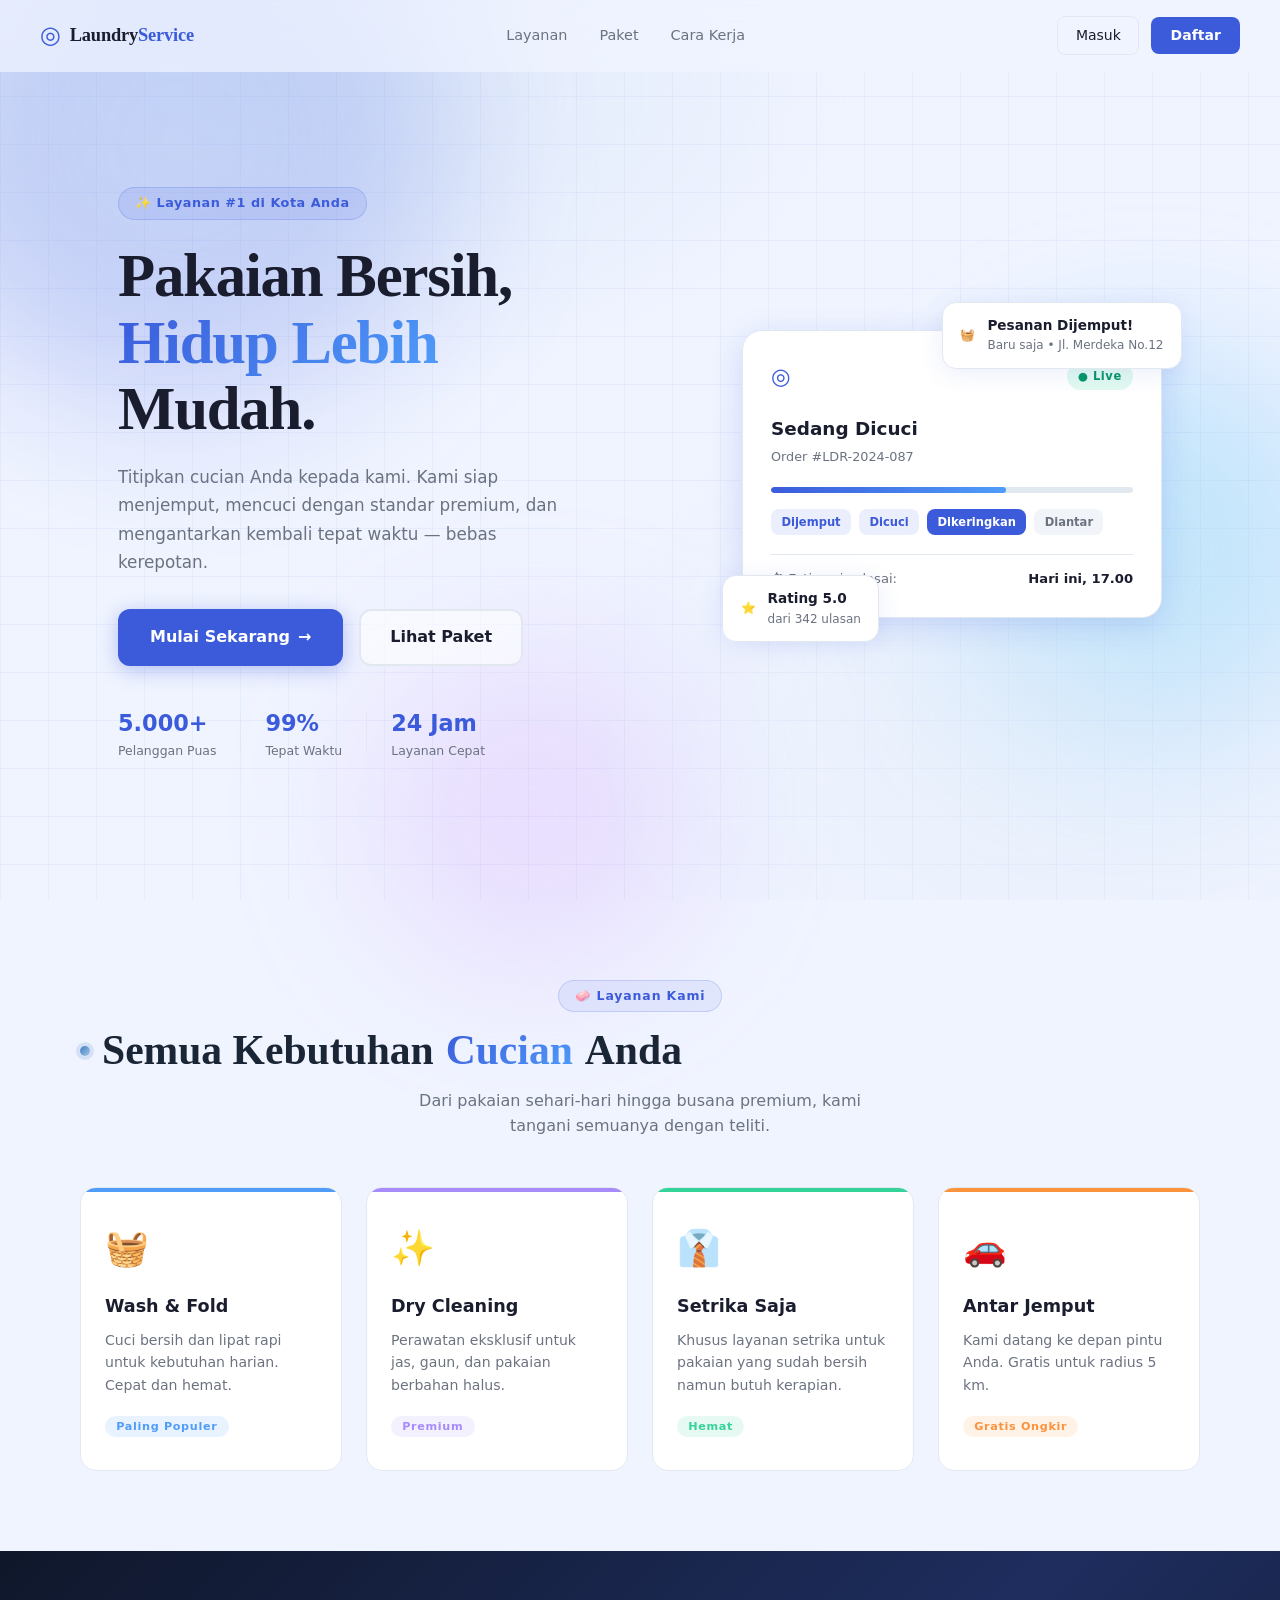
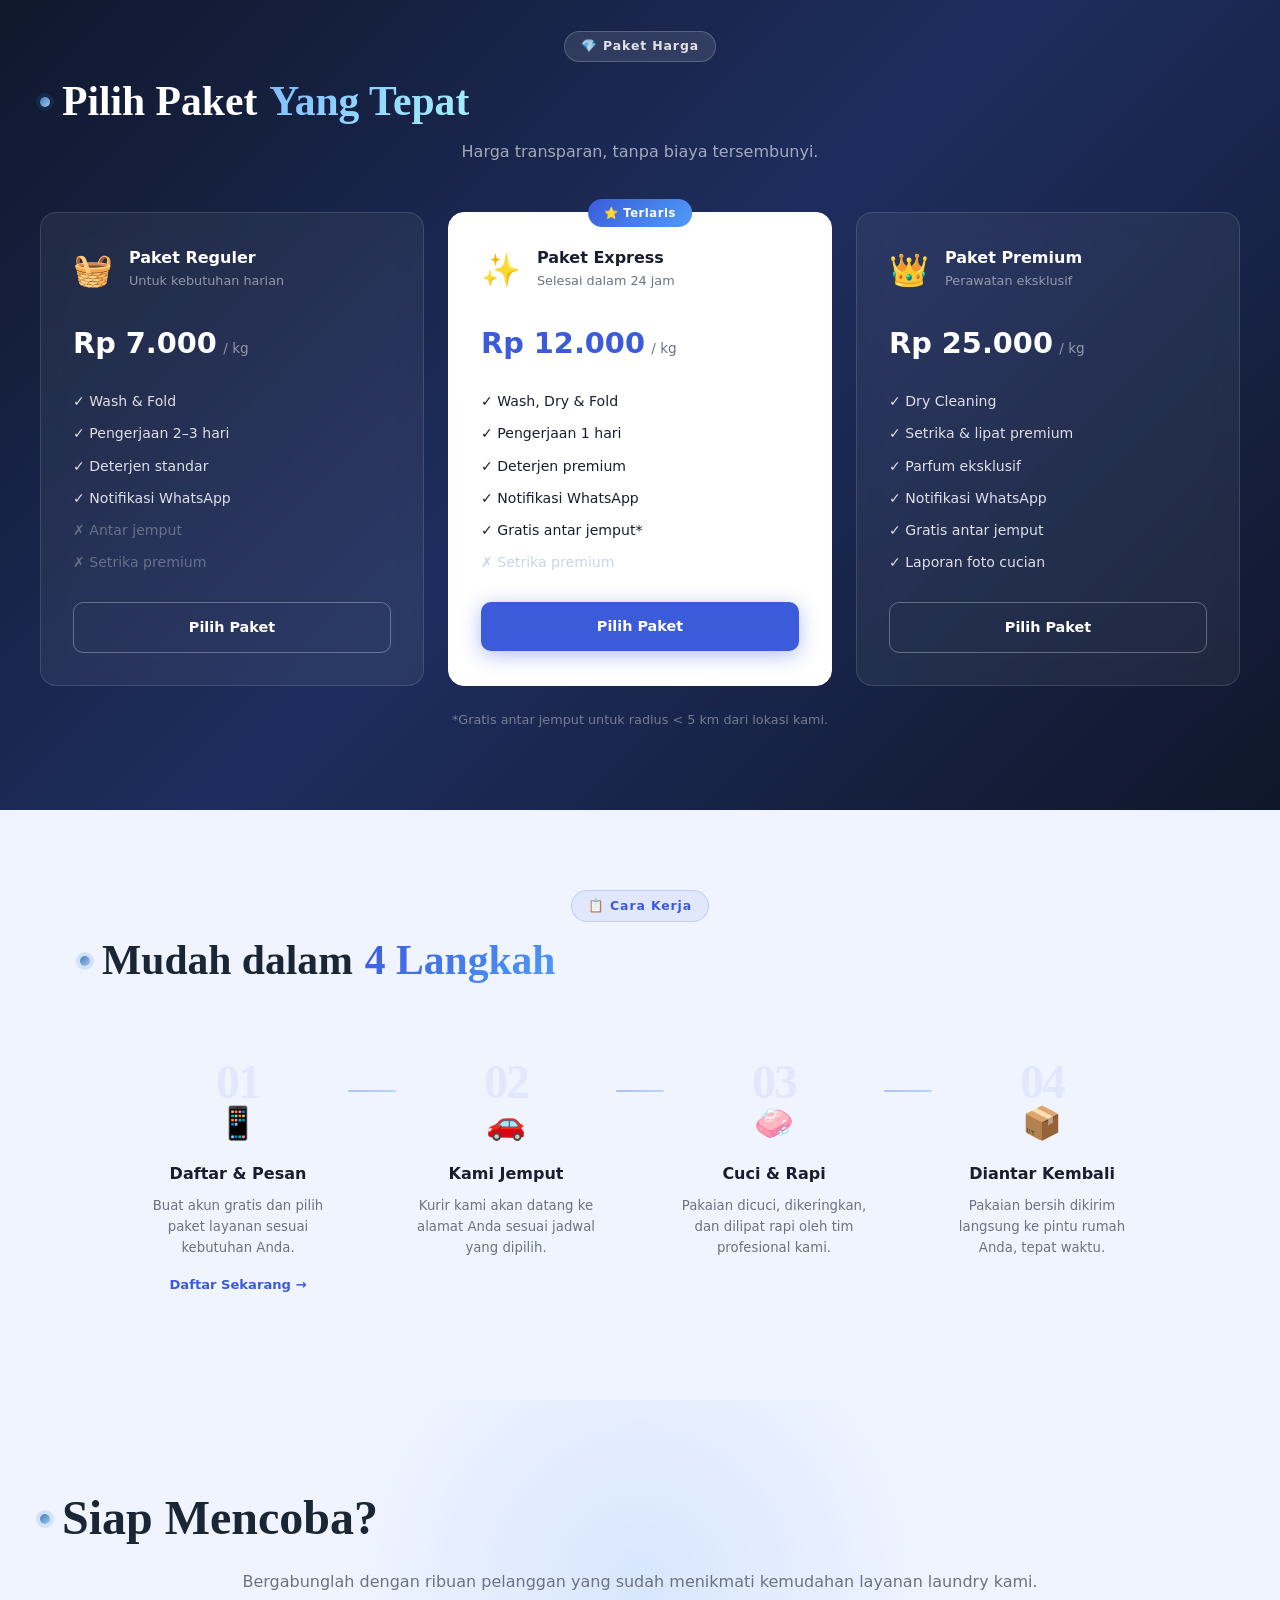
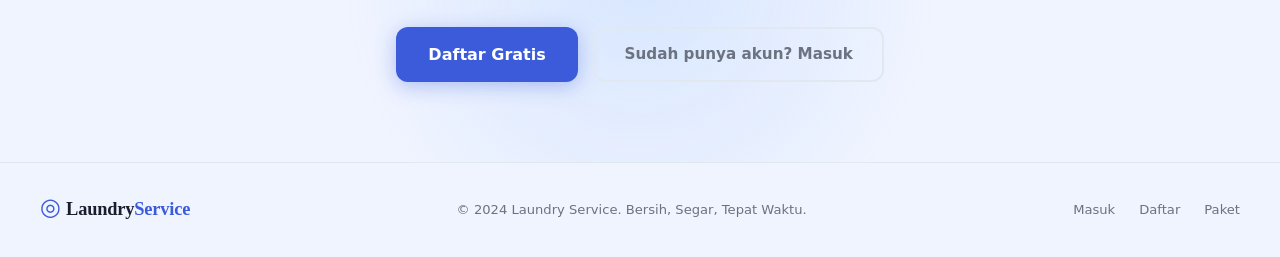
==== index.html @ 917be3b2 "Rename beranda.html to index.html and update links to fix 404" ====
<!DOCTYPE html>
<html lang="id">
    <head>
        <meta charset="UTF-8">
        <meta name="viewport" content="width=device-width, initial-scale=1.0">
        <title>Beranda – Laundry Service</title>
        <link rel="icon" type="image/x-icon" href="favicon.ico">
        <link rel="stylesheet" href="laundry1.css">
        <link rel="stylesheet" href="home.css">
    </head>
    <body>
        <header class="navbar">
            <div class="nav-brand">
                <span class="brand-icon">◎</span>
                <span class="brand-name">Laundry<em>Service</em></span>
            </div>
            <nav class="nav-links">
                <a href="#layanan">Layanan</a>
                <a href="#paket">Paket</a>
                <a href="#cara-kerja">Cara Kerja</a>
            </nav>
            <div class="nav-auth">
                <a href="login.html" class="btn-ghost">Masuk</a>
                <a href="register.html" class="btn-solid">Daftar</a>
            </div>
            <button class="nav-burger" aria-label="Menu" id="burgerBtn">☰</button>
        </header>

        <div class="mobile-menu" id="mobileMenu">
            <a href="#layanan">Layanan</a>
            <a href="#paket">Paket</a>
            <a href="#cara-kerja">Cara Kerja</a>
            <a href="login.html" class="btn-ghost">Masuk</a>
            <a href="register.html" class="btn-solid">Daftar Sekarang</a>
        </div>
        
        <section class="hero">
            <div class="hero-bg">
                <div class="hero-blob blob-1"></div>
                <div class="hero-blob blob-2"></div>
                <div class="hero-blob blob-3"></div>
                <div class="hero-grid"></div>
            </div>
            <div class="hero-content">
                <div class="hero-badge">✨ Layanan #1 di Kota Anda</div>
                <h1 class="hero-title">
                    Pakaian Bersih,<br>
                    <span class="hero-accent">Hidup Lebih</span><br>
                    Mudah.
                </h1>
                <p class="hero-desc">
                    Titipkan cucian Anda kepada kami. Kami siap menjemput, mencuci dengan standar premium, dan mengantarkan
                    kembali tepat waktu — bebas kerepotan.
                </p>
                <div class="hero-actions">
                    <a href="register.html" class="btn-primary-lg">
                        <span>Mulai Sekarang</span>
                        <span class="btn-arrow">→</span>
                    </a>
                    <a href="#paket" class="btn-outline-lg">Lihat Paket</a>
                </div>
                <div class="hero-stats">
                    <div class="stat-item">
                        <strong>5.000+</strong>
                        <span>Pelanggan Puas</span>
                    </div>
                    <div class="stat-divider"></div>
                    <div class="stat-item">
                        <strong>99%</strong>
                        <span>Tepat Waktu</span>
                    </div>
                    <div class="stat-divider"></div>
                    <div class="stat-item">
                        <strong>24 Jam</strong>
                        <span>Layanan Cepat</span>
                    </div>
                </div>
            </div>
            <div class="hero-visual">
                <div class="hero-card-float card-top">
                    <span class="hc-icon">🧺</span>
                    <div>
                        <strong>Pesanan Dijemput!</strong>
                        <span>Baru saja • Jl. Merdeka No.12</span>
                    </div>
                </div>
                <div class="hero-main-card">
                    <div class="hmc-top">
                        <span class="hmc-logo">◎</span>
                        <span class="hmc-badge live">● Live</span>
                    </div>
                    <div class="hmc-status">Sedang Dicuci</div>
                    <div class="hmc-order">Order #LDR-2024-087</div>
                    <div class="hmc-progress-bar">
                        <div class="hmc-progress-fill"></div>
                    </div>
                    <div class="hmc-steps">
                        <span class="step done">Dijemput</span>
                        <span class="step done">Dicuci</span>
                        <span class="step active">Dikeringkan</span>
                        <span class="step">Diantar</span>
                    </div>
                    <div class="hmc-eta">
                        <span>⏱ Estimasi selesai:</span>
                        <strong>Hari ini, 17.00</strong>
                    </div>
                </div>
                <div class="hero-card-float card-bottom">
                    <span class="hc-icon">⭐</span>
                    <div>
                        <strong>Rating 5.0</strong>
                        <span>dari 342 ulasan</span>
                    </div>
                </div>
            </div>
        </section>
        
        <section class="layanan-section" id="layanan">
            <div class="section-header">
                <div class="section-tag">🧼 Layanan Kami</div>
                <h2>Semua Kebutuhan <span class="text-accent">Cucian</span> Anda</h2>
                <p>Dari pakaian sehari-hari hingga busana premium, kami tangani semuanya dengan teliti.</p>
            </div>
            <div class="layanan-grid">
                <div class="layanan-card" style="--card-accent: #4f9cf9;">
                    <div class="lc-icon">🧺</div>
                    <h3>Wash &amp; Fold</h3>
                    <p>Cuci bersih dan lipat rapi untuk kebutuhan harian. Cepat dan hemat.</p>
                    <span class="lc-tag">Paling Populer</span>
                </div>
                <div class="layanan-card" style="--card-accent: #a78bfa;">
                    <div class="lc-icon">✨</div>
                    <h3>Dry Cleaning</h3>
                    <p>Perawatan eksklusif untuk jas, gaun, dan pakaian berbahan halus.</p>
                    <span class="lc-tag">Premium</span>
                </div>
                <div class="layanan-card" style="--card-accent: #34d399;">
                    <div class="lc-icon">👔</div>
                    <h3>Setrika Saja</h3>
                    <p>Khusus layanan setrika untuk pakaian yang sudah bersih namun butuh kerapian.</p>
                    <span class="lc-tag">Hemat</span>
                </div>
                <div class="layanan-card" style="--card-accent: #fb923c;">
                    <div class="lc-icon">🚗</div>
                    <h3>Antar Jemput</h3>
                    <p>Kami datang ke depan pintu Anda. Gratis untuk radius 5 km.</p>
                    <span class="lc-tag">Gratis Ongkir</span>
                </div>
            </div>
        </section>
        
        <section class="paket-section" id="paket">
            <div class="paket-bg"></div>
            <div class="section-header light">
                <div class="section-tag inv">💎 Paket Harga</div>
                <h2>Pilih Paket <span class="text-accent-light">Yang Tepat</span></h2>
                <p>Harga transparan, tanpa biaya tersembunyi.</p>
            </div>
            <div class="paket-grid">
        
                <div class="paket-card">
                    <div class="pk-header">
                        <div class="pk-icon">🧺</div>
                        <div>
                            <div class="pk-name">Paket Reguler</div>
                            <div class="pk-sub">Untuk kebutuhan harian</div>
                        </div>
                    </div>
                    <div class="pk-price">
                        <strong>Rp 7.000</strong>
                        <span>/ kg</span>
                    </div>
                    <ul class="pk-list">
                        <li>✓ Wash &amp; Fold</li>
                        <li>✓ Pengerjaan 2–3 hari</li>
                        <li>✓ Deterjen standar</li>
                        <li>✓ Notifikasi WhatsApp</li>
                        <li class="off">✗ Antar jemput</li>
                        <li class="off">✗ Setrika premium</li>
                    </ul>
                    <a href="register.html" class="pk-btn outline">Pilih Paket</a>
                </div>
        
                <div class="paket-card featured">
                    <div class="pk-badge">⭐ Terlaris</div>
                    <div class="pk-header">
                        <div class="pk-icon">✨</div>
                        <div>
                            <div class="pk-name">Paket Express</div>
                            <div class="pk-sub">Selesai dalam 24 jam</div>
                        </div>
                    </div>
                    <div class="pk-price">
                        <strong>Rp 12.000</strong>
                        <span>/ kg</span>
                    </div>
                    <ul class="pk-list">
                        <li>✓ Wash, Dry &amp; Fold</li>
                        <li>✓ Pengerjaan 1 hari</li>
                        <li>✓ Deterjen premium</li>
                        <li>✓ Notifikasi WhatsApp</li>
                        <li>✓ Gratis antar jemput*</li>
                        <li class="off">✗ Setrika premium</li>
                    </ul>
                    <a href="register.html" class="pk-btn solid">Pilih Paket</a>
                </div>
        
                <div class="paket-card">
                    <div class="pk-header">
                        <div class="pk-icon">👑</div>
                        <div>
                            <div class="pk-name">Paket Premium</div>
                            <div class="pk-sub">Perawatan eksklusif</div>
                        </div>
                    </div>
                    <div class="pk-price">
                        <strong>Rp 25.000</strong>
                        <span>/ kg</span>
                    </div>
                    <ul class="pk-list">
                        <li>✓ Dry Cleaning</li>
                        <li>✓ Setrika &amp; lipat premium</li>
                        <li>✓ Parfum eksklusif</li>
                        <li>✓ Notifikasi WhatsApp</li>
                        <li>✓ Gratis antar jemput</li>
                        <li>✓ Laporan foto cucian</li>
                    </ul>
                    <a href="register.html" class="pk-btn outline">Pilih Paket</a>
                </div>
        
            </div>
            <p class="paket-note">*Gratis antar jemput untuk radius &lt; 5 km dari lokasi kami.</p>
        </section>
        
        <section class="cara-kerja-section" id="cara-kerja">
            <div class="section-header">
                <div class="section-tag">📋 Cara Kerja</div>
                <h2>Mudah dalam <span class="text-accent">4 Langkah</span></h2>
            </div>
            <div class="steps-grid">
                <div class="step-card">
                    <div class="step-num">01</div>
                    <div class="step-icon">📱</div>
                    <h3>Daftar &amp; Pesan</h3>
                    <p>Buat akun gratis dan pilih paket layanan sesuai kebutuhan Anda.</p>
                    <a href="register.html" class="step-link">Daftar Sekarang →</a>
                </div>
                <div class="step-connector"></div>
                <div class="step-card">
                    <div class="step-num">02</div>
                    <div class="step-icon">🚗</div>
                    <h3>Kami Jemput</h3>
                    <p>Kurir kami akan datang ke alamat Anda sesuai jadwal yang dipilih.</p>
                </div>
                <div class="step-connector"></div>
                <div class="step-card">
                    <div class="step-num">03</div>
                    <div class="step-icon">🧼</div>
                    <h3>Cuci &amp; Rapi</h3>
                    <p>Pakaian dicuci, dikeringkan, dan dilipat rapi oleh tim profesional kami.</p>
                </div>
                <div class="step-connector"></div>
                <div class="step-card">
                    <div class="step-num">04</div>
                    <div class="step-icon">📦</div>
                    <h3>Diantar Kembali</h3>
                    <p>Pakaian bersih dikirim langsung ke pintu rumah Anda, tepat waktu.</p>
                </div>
            </div>
        </section>
        
        <section class="cta-section">
            <div class="cta-blob"></div>
            <div class="cta-content">
                <h2>Siap Mencoba?</h2>
                <p>Bergabunglah dengan ribuan pelanggan yang sudah menikmati kemudahan layanan laundry kami.</p>
                <div class="cta-actions">
                    <a href="register.html" class="btn-primary-lg">Daftar Gratis</a>
                    <a href="login.html" class="btn-ghost-lg">Sudah punya akun? Masuk</a>
                </div>
            </div>
        </section>
        
        <footer class="footer">
            <div class="footer-brand">
                <span class="brand-icon">◎</span>
                <span class="brand-name">Laundry<em>Service</em></span>
            </div>
            <p class="footer-copy">© 2024 Laundry Service. Bersih, Segar, Tepat Waktu.</p>
            <div class="footer-links">
                <a href="login.html">Masuk</a>
                <a href="register.html">Daftar</a>
                <a href="#paket">Paket</a>
            </div>
        </footer>
        
        <script src="auth.js"></script>
        <script>
            const burger = document.getElementById('burgerBtn');
            const menu = document.getElementById('mobileMenu');
            burger.addEventListener('click', () => menu.classList.toggle('open'));

            window.addEventListener('scroll', () => {
                document.querySelector('.navbar').classList.toggle('scrolled', window.scrollY > 40);
            });

            document.querySelectorAll('a[href^="#"]').forEach(a => {
                a.addEventListener('click', e => {
                    const target = document.querySelector(a.getAttribute('href'));
                    if (target) { e.preventDefault(); target.scrollIntoView({ behavior: 'smooth' }); }
                });
            });

            if (typeof Session !== 'undefined' && Session.isLoggedIn()) {
                const user = Session.get();
                const userName = user.firstName || (user.name ? user.name.split(' ')[0] : 'User');
                
                const navAuth = document.querySelector('.nav-auth');
                if (navAuth) {
                    navAuth.innerHTML = `
                        <span style="font-weight: 600; color: var(--clr-primary); margin-right: 0.5rem;">Halo, ${userName}!</span>
                        <a href="#" id="logoutBtn" class="btn-ghost">Keluar</a>
                    `;
                    document.getElementById('logoutBtn').addEventListener('click', (e) => {
                        e.preventDefault();
                        Session.clear();
                        window.location.reload();
                    });
                }

                const mobileAuthGhost = document.querySelector('#mobileMenu a.btn-ghost');
                const mobileAuthSolid = document.querySelector('#mobileMenu a.btn-solid');
                if (mobileAuthGhost) {
                    mobileAuthGhost.textContent = 'Keluar';
                    mobileAuthGhost.href = '#';
                    mobileAuthGhost.addEventListener('click', (e) => {
                        e.preventDefault();
                        Session.clear();
                        window.location.reload();
                    });
                }
                if (mobileAuthSolid) {
                    mobileAuthSolid.style.display = 'none';
                }

                const heroBtnPrimary = document.querySelector('.hero-actions .btn-primary-lg');
                if (heroBtnPrimary) {
                    heroBtnPrimary.href = 'package.html';
                    heroBtnPrimary.innerHTML = '<span>Lihat Detail Paket</span><span class="btn-arrow">→</span>';
                }

                document.querySelectorAll('.pk-btn').forEach(btn => {
                    btn.href = 'package.html';
                    btn.textContent = 'Lihat Detail & Pesan';
                });

                const stepLink = document.querySelector('.step-link');
                if (stepLink) stepLink.style.display = 'none';

                const ctaActions = document.querySelector('.cta-actions');
                if (ctaActions) {
                    ctaActions.innerHTML = '<a href="package.html" class="btn-primary-lg">Lihat Semua Paket Layanan</a>';
                }
                const ctaTitle = document.querySelector('.cta-content h2');
                const ctaDesc = document.querySelector('.cta-content p');
                if (ctaTitle) ctaTitle.textContent = 'Pesan Layanan Sekarang';
                if (ctaDesc) ctaDesc.textContent = 'Pilih paket yang paling sesuai dengan kebutuhan Anda di halaman detail paket.';
            }
        </script>
    </body>
</html>
---- laundry1.css ----
@import url('https://fonts.googleapis.com/css2?family=Playfair+Display:wght@400;600;700&family=DM+Sans:wght@300;400;500&display=swap');

:root {
  --cream: #faf7f2;
  --white: #ffffff;
  --blue-soft: #ddeaf6;
  --blue-mid: #a8c8e8;
  --blue-deep: #3a7cbf;
  --blue-accent: #1f5f9e;
  --foam: #eef5fb;
  --text-dark: #1a2535;
  --text-mid: #4a6280;
  --text-light: #8099b3;
  --bubble: rgba(255, 255, 255, 0.6);
  --shadow: 0 8px 32px rgba(58, 124, 191, 0.12);
  --shadow-hover: 0 16px 48px rgba(58, 124, 191, 0.22);
  --radius: 20px;
  --radius-sm: 12px;
}

*, *::before, *::after {
  margin: 0;
  padding: 0;
  box-sizing: border-box;
}

html {
  scroll-behavior: smooth;
}

body {
  font-family: 'DM Sans', sans-serif;
  background-color: var(--cream);
  color: var(--text-dark);
  min-height: 100vh;
  overflow-x: hidden;
  position: relative;
}

body::before {
  content: '';
  position: fixed;
  inset: 0;
  background:
    radial-gradient(ellipse 80% 60% at 20% 10%, rgba(168, 200, 232, 0.25) 0%, transparent 60%),
    radial-gradient(ellipse 60% 80% at 80% 80%, rgba(221, 234, 246, 0.35) 0%, transparent 60%);
  z-index: 0;
  pointer-events: none;
}

.bubbles {
  position: fixed;
  inset: 0;
  z-index: 0;
  pointer-events: none;
  overflow: hidden;
}

.bubble {
  position: absolute;
  border-radius: 50%;
  background: radial-gradient(circle at 35% 35%, rgba(255,255,255,0.7), rgba(168,200,232,0.2));
  border: 1px solid rgba(168, 200, 232, 0.4);
  animation: floatBubble linear infinite;
  opacity: 0;
}

@keyframes floatBubble {
  0%   { transform: translateY(110vh) scale(0.8); opacity: 0; }
  10%  { opacity: 0.7; }
  90%  { opacity: 0.4; }
  100% { transform: translateY(-15vh) scale(1.1); opacity: 0; }
}

.container {
  position: relative;
  z-index: 1;
  max-width: 820px;
  margin: 0 auto;
  padding: 60px 40px 80px;
  animation: fadeUp 0.8s ease both;
}

@keyframes fadeUp {
  from { opacity: 0; transform: translateY(30px); }
  to   { opacity: 1; transform: translateY(0); }
}

.container > h1:first-child {
  position: relative;
  font-family: 'Playfair Display', serif;
  font-size: clamp(2.4rem, 6vw, 3.8rem);
  font-weight: 700;
  color: var(--blue-accent);
  letter-spacing: -0.5px;
  line-height: 1.1;
  margin-bottom: 6px;
  padding-bottom: 20px;
  animation: fadeUp 0.8s 0.1s ease both;
}

.container > h1:first-child::before {
  content: '◎';
  display: inline-block;
  margin-right: 14px;
  font-size: 0.75em;
  color: var(--blue-mid);
  animation: spin 8s linear infinite;
}

@keyframes spin {
  from { transform: rotate(0deg); }
  to   { transform: rotate(360deg); }
}

.container > h1:first-child::after {
  content: '';
  position: absolute;
  bottom: 0;
  left: 0;
  width: 80px;
  height: 3px;
  background: linear-gradient(90deg, var(--blue-deep), var(--blue-mid), transparent);
  border-radius: 2px;
}

.container > p:first-of-type {
  font-size: 1.05rem;
  line-height: 1.8;
  color: var(--text-mid);
  font-weight: 300;
  margin-bottom: 50px;
  max-width: 640px;
  padding: 24px 28px;
  background: var(--bubble);
  backdrop-filter: blur(12px);
  -webkit-backdrop-filter: blur(12px);
  border: 1px solid rgba(168, 200, 232, 0.35);
  border-radius: var(--radius);
  box-shadow: var(--shadow);
  animation: fadeUp 0.8s 0.2s ease both;
}

h2 {
  font-family: 'Playfair Display', serif;
  font-size: clamp(1.5rem, 4vw, 2rem);
  font-weight: 600;
  color: var(--text-dark);
  margin-bottom: 28px;
  display: flex;
  align-items: center;
  gap: 12px;
}

h2::before {
  content: '';
  display: inline-block;
  width: 10px;
  height: 10px;
  border-radius: 50%;
  background: linear-gradient(135deg, var(--blue-deep), var(--blue-mid));
  flex-shrink: 0;
  box-shadow: 0 0 0 4px rgba(58, 124, 191, 0.15);
}

.container > ul:first-of-type {
  list-style: none;
  display: grid;
  gap: 18px;
  margin-bottom: 56px;
  animation: fadeUp 0.8s 0.3s ease both;
}

.container > ul:first-of-type li {
  background: var(--white);
  border: 1px solid rgba(168, 200, 232, 0.3);
  border-radius: var(--radius);
  padding: 24px 28px;
  box-shadow: var(--shadow);
  transition: transform 0.3s ease, box-shadow 0.3s ease, border-color 0.3s ease;
  position: relative;
  overflow: hidden;
  cursor: default;
}

.container > ul:first-of-type li::before {
  content: '';
  position: absolute;
  top: 0; left: 0;
  width: 4px;
  height: 100%;
  background: linear-gradient(180deg, var(--blue-deep), var(--blue-mid));
  border-radius: 2px 0 0 2px;
  transform: scaleY(0);
  transform-origin: top;
  transition: transform 0.3s ease;
}

.container > ul:first-of-type li::after {
  content: '';
  position: absolute;
  inset: 0;
  background: linear-gradient(135deg, rgba(168,200,232,0.06) 0%, transparent 60%);
  opacity: 0;
  transition: opacity 0.3s ease;
}

.container > ul:first-of-type li:hover {
  transform: translateY(-4px) translateX(4px);
  box-shadow: var(--shadow-hover);
  border-color: rgba(58, 124, 191, 0.35);
}

.container > ul:first-of-type li:hover::before {
  transform: scaleY(1);
}

.container > ul:first-of-type li:hover::after {
  opacity: 1;
}

.container > ul:first-of-type li strong {
  display: block;
  font-family: 'Playfair Display', serif;
  font-size: 1.1rem;
  color: var(--blue-accent);
  margin-bottom: 6px;
  font-weight: 600;
}

.container > ul:first-of-type li:nth-child(1) strong::before { content: '🧺 '; }
.container > ul:first-of-type li:nth-child(2) strong::before { content: '✨ '; }
.container > ul:first-of-type li:nth-child(3) strong::before { content: '🚗 '; }

.container > p:last-of-type {
  font-size: 1rem;
  color: var(--text-mid);
  margin-bottom: 24px;
  line-height: 1.7;
  animation: fadeUp 0.8s 0.4s ease both;
}

.container > ul:last-of-type {
  list-style: none;
  display: flex;
  flex-wrap: wrap;
  gap: 16px;
  animation: fadeUp 0.8s 0.5s ease both;
}

.container > ul:last-of-type li {
  background: linear-gradient(135deg, var(--blue-deep), var(--blue-accent));
  color: white;
  border-radius: 50px;
  padding: 14px 28px;
  font-size: 0.93rem;
  font-weight: 500;
  letter-spacing: 0.3px;
  box-shadow: 0 6px 20px rgba(31, 95, 158, 0.3);
  transition: transform 0.25s ease, box-shadow 0.25s ease;
  cursor: default;
}

.container > ul:last-of-type li:hover {
  transform: translateY(-3px);
  box-shadow: 0 12px 32px rgba(31, 95, 158, 0.42);
}

.container > ul:last-of-type li::before {
  margin-right: 8px;
}

.container > ul:last-of-type li:nth-child(1)::before { content: '✉'; }
.container > ul:last-of-type li:nth-child(2)::before { content: '☎'; }

h2:nth-of-type(1) { animation: fadeUp 0.8s 0.25s ease both; }
h2:nth-of-type(2) { animation: fadeUp 0.8s 0.35s ease both; }

.container::after {
  content: '— laundry service —';
  display: block;
  text-align: center;
  margin-top: 70px;
  font-family: 'Playfair Display', serif;
  font-style: italic;
  font-size: 0.85rem;
  color: var(--text-light);
  letter-spacing: 2px;
}


::-webkit-scrollbar { width: 6px; }
::-webkit-scrollbar-track { background: var(--cream); }
::-webkit-scrollbar-thumb { background: var(--blue-mid); border-radius: 10px; }

@media (max-width: 600px) {
  .container { padding: 40px 20px 60px; }
  .container > ul:last-of-type { flex-direction: column; }
  .container > ul:last-of-type li { text-align: center; }
};
---- home.css ----
*, *::before, *::after { box-sizing: border-box; margin: 0; padding: 0; }

:root {
    --clr-bg:        #f0f4ff;
    --clr-surface:   #ffffff;
    --clr-primary:   #3b5bdb;
    --clr-primary-d: #2f4ac4;
    --clr-accent:    #4f9cf9;
    --clr-text:      #1a1d2e;
    --clr-muted:     #6b7280;
    --clr-border:    #e2e8f0;
    --clr-dark:      #0f172a;
    --radius:        16px;
    --shadow-card:   0 4px 24px rgba(59,91,219,.10);
    --shadow-float:  0 8px 32px rgba(59,91,219,.18);
    --font-display:  'Georgia', 'Palatino', serif;
}

html { scroll-behavior: smooth; }

body {
    font-family: 'Segoe UI', system-ui, sans-serif;
    background: var(--clr-bg);
    color: var(--clr-text);
    line-height: 1.6;
    overflow-x: hidden;
}

.navbar {
    position: fixed;
    top: 0; left: 0; right: 0;
    z-index: 100;
    display: flex;
    align-items: center;
    justify-content: space-between;
    padding: 1rem 2.5rem;
    background: rgba(240,244,255,.72);
    backdrop-filter: blur(16px);
    -webkit-backdrop-filter: blur(16px);
    border-bottom: 1px solid transparent;
    transition: background .3s, border-color .3s, box-shadow .3s;
}
.navbar.scrolled {
    background: rgba(255,255,255,.92);
    border-color: var(--clr-border);
    box-shadow: 0 2px 16px rgba(59,91,219,.08);
}

.nav-brand {
    display: flex;
    align-items: center;
    gap: .55rem;
    text-decoration: none;
    color: var(--clr-text);
}
.brand-icon {
    font-size: 1.5rem;
    color: var(--clr-primary);
    line-height: 1;
}
.brand-name {
    font-family: var(--font-display);
    font-size: 1.15rem;
    font-weight: 700;
    letter-spacing: -.01em;
}
.brand-name em { font-style: normal; color: var(--clr-primary); }

.nav-links {
    display: flex;
    gap: 2rem;
}
.nav-links a {
    text-decoration: none;
    color: var(--clr-muted);
    font-size: .9rem;
    font-weight: 500;
    transition: color .2s;
}
.nav-links a:hover { color: var(--clr-primary); }

.nav-auth { display: flex; gap: .75rem; align-items: center; }

.btn-ghost {
    padding: .45rem 1.1rem;
    border-radius: 8px;
    border: 1.5px solid var(--clr-border);
    background: transparent;
    color: var(--clr-text);
    font-size: .875rem;
    font-weight: 500;
    text-decoration: none;
    transition: border-color .2s, color .2s;
}
.btn-ghost:hover { border-color: var(--clr-primary); color: var(--clr-primary); }

.btn-solid {
    padding: .45rem 1.2rem;
    border-radius: 8px;
    background: var(--clr-primary);
    color: #fff;
    font-size: .875rem;
    font-weight: 600;
    text-decoration: none;
    transition: background .2s, transform .15s;
}
.btn-solid:hover { background: var(--clr-primary-d); transform: translateY(-1px); }

.nav-burger {
    display: none;
    background: none;
    border: none;
    font-size: 1.4rem;
    cursor: pointer;
    color: var(--clr-text);
    padding: .25rem;
}

.mobile-menu {
    display: none;
    flex-direction: column;
    gap: .75rem;
    position: fixed;
    top: 64px; left: 0; right: 0;
    background: #fff;
    padding: 1.5rem 2rem;
    border-bottom: 1px solid var(--clr-border);
    box-shadow: 0 8px 24px rgba(0,0,0,.08);
    z-index: 99;
    transform: translateY(-110%);
    transition: transform .3s ease;
}
.mobile-menu.open { transform: translateY(0); display: flex; }
.mobile-menu a {
    text-decoration: none;
    color: var(--clr-text);
    font-weight: 500;
    padding: .5rem 0;
    border-bottom: 1px solid var(--clr-border);
}
.mobile-menu a:last-child { border-bottom: none; }
.mobile-menu .btn-solid { text-align: center; margin-top: .5rem; }

.hero {
    min-height: 100vh;
    padding: 7rem 2.5rem 4rem;
    display: flex;
    align-items: center;
    justify-content: center;
    gap: 4rem;
    position: relative;
    overflow: hidden;
    max-width: 1280px;
    margin: 0 auto;
}

.hero-bg {
    position: fixed;
    inset: 0;
    z-index: -1;
    pointer-events: none;
}
.hero-blob {
    position: absolute;
    border-radius: 50%;
    filter: blur(80px);
    opacity: .35;
    animation: blobDrift 12s ease-in-out infinite alternate;
}
.blob-1 {
    width: 520px; height: 520px;
    background: radial-gradient(circle, #a5b4fc, #3b5bdb);
    top: -120px; left: -80px;
    animation-delay: 0s;
}
.blob-2 {
    width: 380px; height: 380px;
    background: radial-gradient(circle, #6ee7f7, #4f9cf9);
    top: 40%; right: -60px;
    animation-delay: 4s;
}
.blob-3 {
    width: 300px; height: 300px;
    background: radial-gradient(circle, #fbc5ff, #a78bfa);
    bottom: -60px; left: 30%;
    animation-delay: 8s;
}
@keyframes blobDrift {
    from { transform: translate(0,0) scale(1); }
    to   { transform: translate(30px, 20px) scale(1.08); }
}
.hero-grid {
    position: absolute;
    inset: 0;
    background-image:
        linear-gradient(rgba(59,91,219,.05) 1px, transparent 1px),
        linear-gradient(90deg, rgba(59,91,219,.05) 1px, transparent 1px);
    background-size: 48px 48px;
}

.hero-content { flex: 1; max-width: 560px; }

.hero-badge {
    display: inline-flex;
    align-items: center;
    gap: .4rem;
    background: rgba(59,91,219,.1);
    border: 1px solid rgba(59,91,219,.2);
    color: var(--clr-primary);
    border-radius: 99px;
    padding: .35rem 1rem;
    font-size: .8rem;
    font-weight: 600;
    letter-spacing: .04em;
    margin-bottom: 1.4rem;
    animation: fadeUp .6s ease both;
}

.hero-title {
    font-family: var(--font-display);
    font-size: clamp(2.4rem, 5vw, 3.8rem);
    font-weight: 700;
    line-height: 1.1;
    letter-spacing: -.02em;
    margin-bottom: 1.2rem;
    animation: fadeUp .6s .1s ease both;
}
.hero-accent {
    background: linear-gradient(135deg, var(--clr-primary), var(--clr-accent));
    -webkit-background-clip: text;
    -webkit-text-fill-color: transparent;
    background-clip: text;
}

.hero-desc {
    color: var(--clr-muted);
    font-size: 1.05rem;
    line-height: 1.7;
    max-width: 460px;
    margin-bottom: 2rem;
    animation: fadeUp .6s .2s ease both;
}

.hero-actions {
    display: flex;
    gap: 1rem;
    flex-wrap: wrap;
    margin-bottom: 2.5rem;
    animation: fadeUp .6s .3s ease both;
}

.btn-primary-lg {
    display: inline-flex;
    align-items: center;
    gap: .5rem;
    padding: .85rem 2rem;
    background: var(--clr-primary);
    color: #fff;
    border-radius: 12px;
    font-weight: 600;
    font-size: 1rem;
    text-decoration: none;
    box-shadow: 0 4px 20px rgba(59,91,219,.35);
    transition: background .2s, transform .2s, box-shadow .2s;
}
.btn-primary-lg:hover {
    background: var(--clr-primary-d);
    transform: translateY(-2px);
    box-shadow: 0 6px 28px rgba(59,91,219,.45);
}
.btn-arrow { transition: transform .2s; }
.btn-primary-lg:hover .btn-arrow { transform: translateX(4px); }

.btn-outline-lg {
    display: inline-flex;
    align-items: center;
    padding: .85rem 1.8rem;
    border: 2px solid var(--clr-border);
    color: var(--clr-text);
    border-radius: 12px;
    font-weight: 600;
    font-size: 1rem;
    text-decoration: none;
    background: rgba(255,255,255,.6);
    backdrop-filter: blur(8px);
    transition: border-color .2s, color .2s, transform .2s;
}
.btn-outline-lg:hover {
    border-color: var(--clr-primary);
    color: var(--clr-primary);
    transform: translateY(-2px);
}

.hero-stats {
    display: flex;
    align-items: center;
    gap: 1.5rem;
    animation: fadeUp .6s .4s ease both;
}
.stat-item { display: flex; flex-direction: column; }
.stat-item strong { font-size: 1.4rem; font-weight: 700; color: var(--clr-primary); }
.stat-item span { font-size: .78rem; color: var(--clr-muted); font-weight: 500; }
.stat-divider {
    width: 1px;
    height: 40px;
    background: var(--clr-border);
}

.hero-visual {
    flex: 1;
    max-width: 420px;
    position: relative;
    display: flex;
    align-items: center;
    justify-content: center;
    animation: fadeUp .7s .3s ease both;
}

.hero-main-card {
    background: #fff;
    border-radius: 20px;
    padding: 1.75rem;
    box-shadow: var(--shadow-float);
    width: 100%;
    border: 1px solid var(--clr-border);
    position: relative;
    z-index: 2;
}
.hmc-top {
    display: flex;
    justify-content: space-between;
    align-items: center;
    margin-bottom: 1.2rem;
}
.hmc-logo { font-size: 1.4rem; color: var(--clr-primary); }
.hmc-badge {
    font-size: .72rem;
    font-weight: 700;
    padding: .25rem .7rem;
    border-radius: 99px;
    letter-spacing: .05em;
}
.hmc-badge.live {
    background: rgba(52,211,153,.15);
    color: #059669;
}
.hmc-status {
    font-size: 1.15rem;
    font-weight: 700;
    margin-bottom: .25rem;
}
.hmc-order {
    font-size: .8rem;
    color: var(--clr-muted);
    margin-bottom: 1.2rem;
}
.hmc-progress-bar {
    height: 6px;
    background: #e2e8f0;
    border-radius: 99px;
    margin-bottom: 1rem;
    overflow: hidden;
}
.hmc-progress-fill {
    width: 65%;
    height: 100%;
    background: linear-gradient(90deg, var(--clr-primary), var(--clr-accent));
    border-radius: 99px;
    animation: progressAnim 2s ease-in-out infinite alternate;
}
@keyframes progressAnim {
    from { width: 60%; }
    to   { width: 70%; }
}
.hmc-steps {
    display: flex;
    gap: .5rem;
    margin-bottom: 1.2rem;
    flex-wrap: wrap;
}
.hmc-steps .step {
    font-size: .72rem;
    font-weight: 600;
    padding: .25rem .65rem;
    border-radius: 8px;
    background: #f1f5f9;
    color: var(--clr-muted);
}
.hmc-steps .step.done { background: rgba(59,91,219,.1); color: var(--clr-primary); }
.hmc-steps .step.active { background: var(--clr-primary); color: #fff; }
.hmc-eta {
    display: flex;
    justify-content: space-between;
    align-items: center;
    font-size: .82rem;
    color: var(--clr-muted);
    padding-top: .8rem;
    border-top: 1px solid var(--clr-border);
}
.hmc-eta strong { color: var(--clr-text); font-weight: 700; }

.hero-card-float {
    position: absolute;
    background: #fff;
    border: 1px solid var(--clr-border);
    border-radius: 14px;
    padding: .75rem 1.1rem;
    display: flex;
    align-items: center;
    gap: .75rem;
    box-shadow: var(--shadow-card);
    z-index: 3;
    animation: floatCard 4s ease-in-out infinite alternate;
    font-size: .82rem;
}
.hero-card-float div { display: flex; flex-direction: column; }
.hero-card-float strong { font-weight: 700; font-size: .85rem; }
.hero-card-float span { color: var(--clr-muted); font-size: .75rem; }
.hc-icon { font-size: 1.4rem; }

.card-top { top: -28px; right: -20px; }
.card-bottom { bottom: -24px; left: -20px; }
@keyframes floatCard {
    from { transform: translateY(0); }
    to   { transform: translateY(-8px); }
}

.section-header {
    text-align: center;
    margin-bottom: 3rem;
}
.section-tag {
    display: inline-block;
    background: rgba(59,91,219,.08);
    color: var(--clr-primary);
    border: 1px solid rgba(59,91,219,.18);
    border-radius: 99px;
    padding: .3rem 1rem;
    font-size: .78rem;
    font-weight: 700;
    letter-spacing: .07em;
    margin-bottom: .9rem;
}
.section-header h2 {
    font-family: var(--font-display);
    font-size: clamp(1.8rem, 3.5vw, 2.6rem);
    font-weight: 700;
    line-height: 1.2;
    margin-bottom: .75rem;
}
.section-header p { color: var(--clr-muted); font-size: 1rem; max-width: 480px; margin: 0 auto; }
.text-accent {
    background: linear-gradient(135deg, var(--clr-primary), var(--clr-accent));
    -webkit-background-clip: text;
    -webkit-text-fill-color: transparent;
    background-clip: text;
}

.layanan-section {
    padding: 5rem 2.5rem;
    max-width: 1200px;
    margin: 0 auto;
}
.layanan-grid {
    display: grid;
    grid-template-columns: repeat(auto-fit, minmax(220px, 1fr));
    gap: 1.5rem;
}
.layanan-card {
    background: #fff;
    border: 1px solid var(--clr-border);
    border-radius: var(--radius);
    padding: 2rem 1.5rem;
    position: relative;
    overflow: hidden;
    transition: transform .25s, box-shadow .25s;
    cursor: default;
}
.layanan-card::before {
    content: '';
    position: absolute;
    top: 0; left: 0; right: 0;
    height: 4px;
    background: var(--card-accent, var(--clr-primary));
    border-radius: var(--radius) var(--radius) 0 0;
}
.layanan-card:hover { transform: translateY(-6px); box-shadow: var(--shadow-float); }
.lc-icon { font-size: 2.2rem; margin-bottom: 1rem; }
.layanan-card h3 { font-size: 1.1rem; font-weight: 700; margin-bottom: .5rem; }
.layanan-card p { color: var(--clr-muted); font-size: .88rem; line-height: 1.6; margin-bottom: 1rem; }
.lc-tag {
    font-size: .7rem;
    font-weight: 700;
    letter-spacing: .06em;
    padding: .25rem .7rem;
    border-radius: 99px;
    background: color-mix(in srgb, var(--card-accent, var(--clr-primary)) 12%, transparent);
    color: var(--card-accent, var(--clr-primary));
}

.paket-section {
    padding: 5rem 2.5rem;
    position: relative;
    overflow: hidden;
}
.paket-bg {
    position: absolute;
    inset: 0;
    background: linear-gradient(135deg, #0f172a 0%, #1e2d5e 50%, #0f172a 100%);
    z-index: 0;
}
.paket-section > *:not(.paket-bg) { position: relative; z-index: 1; max-width: 1200px; margin-inline: auto; }

.section-header.light h2 { color: #fff; }
.section-header.light p { color: rgba(255,255,255,.6); }
.section-tag.inv {
    background: rgba(255,255,255,.1);
    color: rgba(255,255,255,.85);
    border-color: rgba(255,255,255,.2);
}
.text-accent-light {
    background: linear-gradient(135deg, #7eb9ff, #a5f3fc);
    -webkit-background-clip: text;
    -webkit-text-fill-color: transparent;
    background-clip: text;
}

.paket-grid {
    display: grid;
    grid-template-columns: repeat(auto-fit, minmax(260px, 1fr));
    gap: 1.5rem;
    margin-bottom: 1.5rem;
}

.paket-card {
    background: rgba(255,255,255,.06);
    border: 1px solid rgba(255,255,255,.12);
    border-radius: var(--radius);
    padding: 2rem;
    backdrop-filter: blur(12px);
    position: relative;
    transition: transform .25s, background .25s;
}
.paket-card:hover { transform: translateY(-4px); background: rgba(255,255,255,.1); }
.paket-card.featured {
    background: #fff;
    border-color: #fff;
}

.pk-badge {
    position: absolute;
    top: -14px;
    left: 50%;
    transform: translateX(-50%);
    background: linear-gradient(135deg, var(--clr-primary), var(--clr-accent));
    color: #fff;
    font-size: .72rem;
    font-weight: 700;
    padding: .3rem 1rem;
    border-radius: 99px;
    white-space: nowrap;
    letter-spacing: .05em;
}

.pk-header { display: flex; align-items: flex-start; gap: 1rem; margin-bottom: 1.5rem; }
.pk-icon { font-size: 2rem; }
.pk-name { font-weight: 700; font-size: 1rem; color: #fff; }
.paket-card.featured .pk-name { color: var(--clr-text); }
.pk-sub { font-size: .8rem; color: rgba(255,255,255,.5); }
.paket-card.featured .pk-sub { color: var(--clr-muted); }

.pk-price {
    margin-bottom: 1.5rem;
    display: flex;
    align-items: baseline;
    gap: .4rem;
}
.pk-price strong { font-size: 1.8rem; font-weight: 800; color: #fff; }
.paket-card.featured .pk-price strong { color: var(--clr-primary); }
.pk-price span { font-size: .85rem; color: rgba(255,255,255,.5); }
.paket-card.featured .pk-price span { color: var(--clr-muted); }

.pk-list {
    list-style: none;
    display: flex;
    flex-direction: column;
    gap: .6rem;
    margin-bottom: 1.8rem;
    font-size: .88rem;
    color: rgba(255,255,255,.85);
}
.paket-card.featured .pk-list { color: var(--clr-text); }
.pk-list .off { color: rgba(255,255,255,.3); }
.paket-card.featured .pk-list .off { color: #cbd5e1; }

.pk-btn {
    display: block;
    text-align: center;
    padding: .8rem;
    border-radius: 10px;
    font-weight: 600;
    font-size: .9rem;
    text-decoration: none;
    transition: transform .2s, background .2s;
}
.pk-btn:hover { transform: translateY(-2px); }
.pk-btn.outline {
    border: 1.5px solid rgba(255,255,255,.3);
    color: #fff;
}
.pk-btn.outline:hover { background: rgba(255,255,255,.1); }
.pk-btn.solid {
    background: var(--clr-primary);
    color: #fff;
    box-shadow: 0 4px 20px rgba(59,91,219,.4);
}
.pk-btn.solid:hover { background: var(--clr-primary-d); }

.paket-note {
    text-align: center;
    font-size: .8rem;
    color: rgba(255,255,255,.4);
    margin-top: .75rem;
}

.cara-kerja-section {
    padding: 5rem 2.5rem;
    max-width: 1200px;
    margin: 0 auto;
}
.steps-grid {
    display: flex;
    align-items: flex-start;
    justify-content: center;
    gap: 0;
    flex-wrap: wrap;
}
.step-card {
    flex: 1;
    min-width: 180px;
    max-width: 220px;
    text-align: center;
    padding: 1.5rem 1rem;
    position: relative;
}
.step-num {
    font-size: 3rem;
    font-weight: 900;
    color: rgba(59,91,219,.08);
    line-height: 1;
    margin-bottom: -.5rem;
    font-family: var(--font-display);
    letter-spacing: -.04em;
}
.step-icon { font-size: 2rem; margin-bottom: .75rem; }
.step-card h3 { font-size: 1rem; font-weight: 700; margin-bottom: .5rem; }
.step-card p { color: var(--clr-muted); font-size: .83rem; line-height: 1.6; margin-bottom: .75rem; }
.step-link {
    font-size: .82rem;
    font-weight: 600;
    color: var(--clr-primary);
    text-decoration: none;
}
.step-link:hover { text-decoration: underline; }
.step-connector {
    flex: 0 0 auto;
    width: 3rem;
    height: 2px;
    background: linear-gradient(90deg, var(--clr-primary), var(--clr-accent));
    margin-top: 3.5rem;
    opacity: .35;
    border-radius: 99px;
}

.cta-section {
    padding: 5rem 2.5rem;
    text-align: center;
    position: relative;
    overflow: hidden;
}
.cta-blob {
    position: absolute;
    width: 600px; height: 600px;
    border-radius: 50%;
    background: radial-gradient(circle, rgba(79,156,249,.15), transparent 70%);
    top: 50%; left: 50%;
    transform: translate(-50%, -50%);
    pointer-events: none;
}
.cta-content { position: relative; }
.cta-content h2 {
    font-family: var(--font-display);
    font-size: clamp(2rem, 4vw, 3rem);
    font-weight: 700;
    margin-bottom: .75rem;
}
.cta-content p { color: var(--clr-muted); font-size: 1rem; margin-bottom: 2rem; }
.cta-actions {
    display: flex;
    gap: 1rem;
    justify-content: center;
    flex-wrap: wrap;
}
.btn-ghost-lg {
    padding: .85rem 1.8rem;
    border: 2px solid var(--clr-border);
    color: var(--clr-muted);
    border-radius: 12px;
    font-weight: 600;
    font-size: .95rem;
    text-decoration: none;
    transition: border-color .2s, color .2s;
}
.btn-ghost-lg:hover { border-color: var(--clr-primary); color: var(--clr-primary); }

.footer {
    padding: 2rem 2.5rem;
    display: flex;
    align-items: center;
    justify-content: space-between;
    flex-wrap: wrap;
    gap: 1rem;
    border-top: 1px solid var(--clr-border);
}
.footer-copy { font-size: .82rem; color: var(--clr-muted); }
.footer-links { display: flex; gap: 1.5rem; }
.footer-links a {
    font-size: .82rem;
    color: var(--clr-muted);
    text-decoration: none;
    font-weight: 500;
    transition: color .2s;
}
.footer-links a:hover { color: var(--clr-primary); }

@keyframes fadeUp {
    from { opacity: 0; transform: translateY(24px); }
    to   { opacity: 1; transform: translateY(0); }
}

@media (max-width: 900px) {
    .hero {
        flex-direction: column;
        padding: 6rem 1.5rem 3rem;
        text-align: center;
        gap: 3rem;
    }
    .hero-content { max-width: 100%; }
    .hero-actions { justify-content: center; }
    .hero-stats { justify-content: center; }
    .hero-desc { margin-inline: auto; }
    .hero-visual { width: 100%; max-width: 380px; }
    .card-top { right: 0; }
    .card-bottom { left: 0; }

    .nav-links, .nav-auth { display: none; }
    .nav-burger { display: block; }
    .mobile-menu { display: flex; }

    .steps-grid { flex-direction: column; align-items: center; }
    .step-connector { width: 2px; height: 2.5rem; margin: 0 auto; }
    .step-card { max-width: 100%; }

    .footer { flex-direction: column; text-align: center; }
}

@media (max-width: 600px) {
    .navbar { padding: 1rem 1.25rem; }
    .layanan-section, .cara-kerja-section, .paket-section, .cta-section { padding: 3.5rem 1.25rem; }
    .paket-grid { grid-template-columns: 1fr; }
}
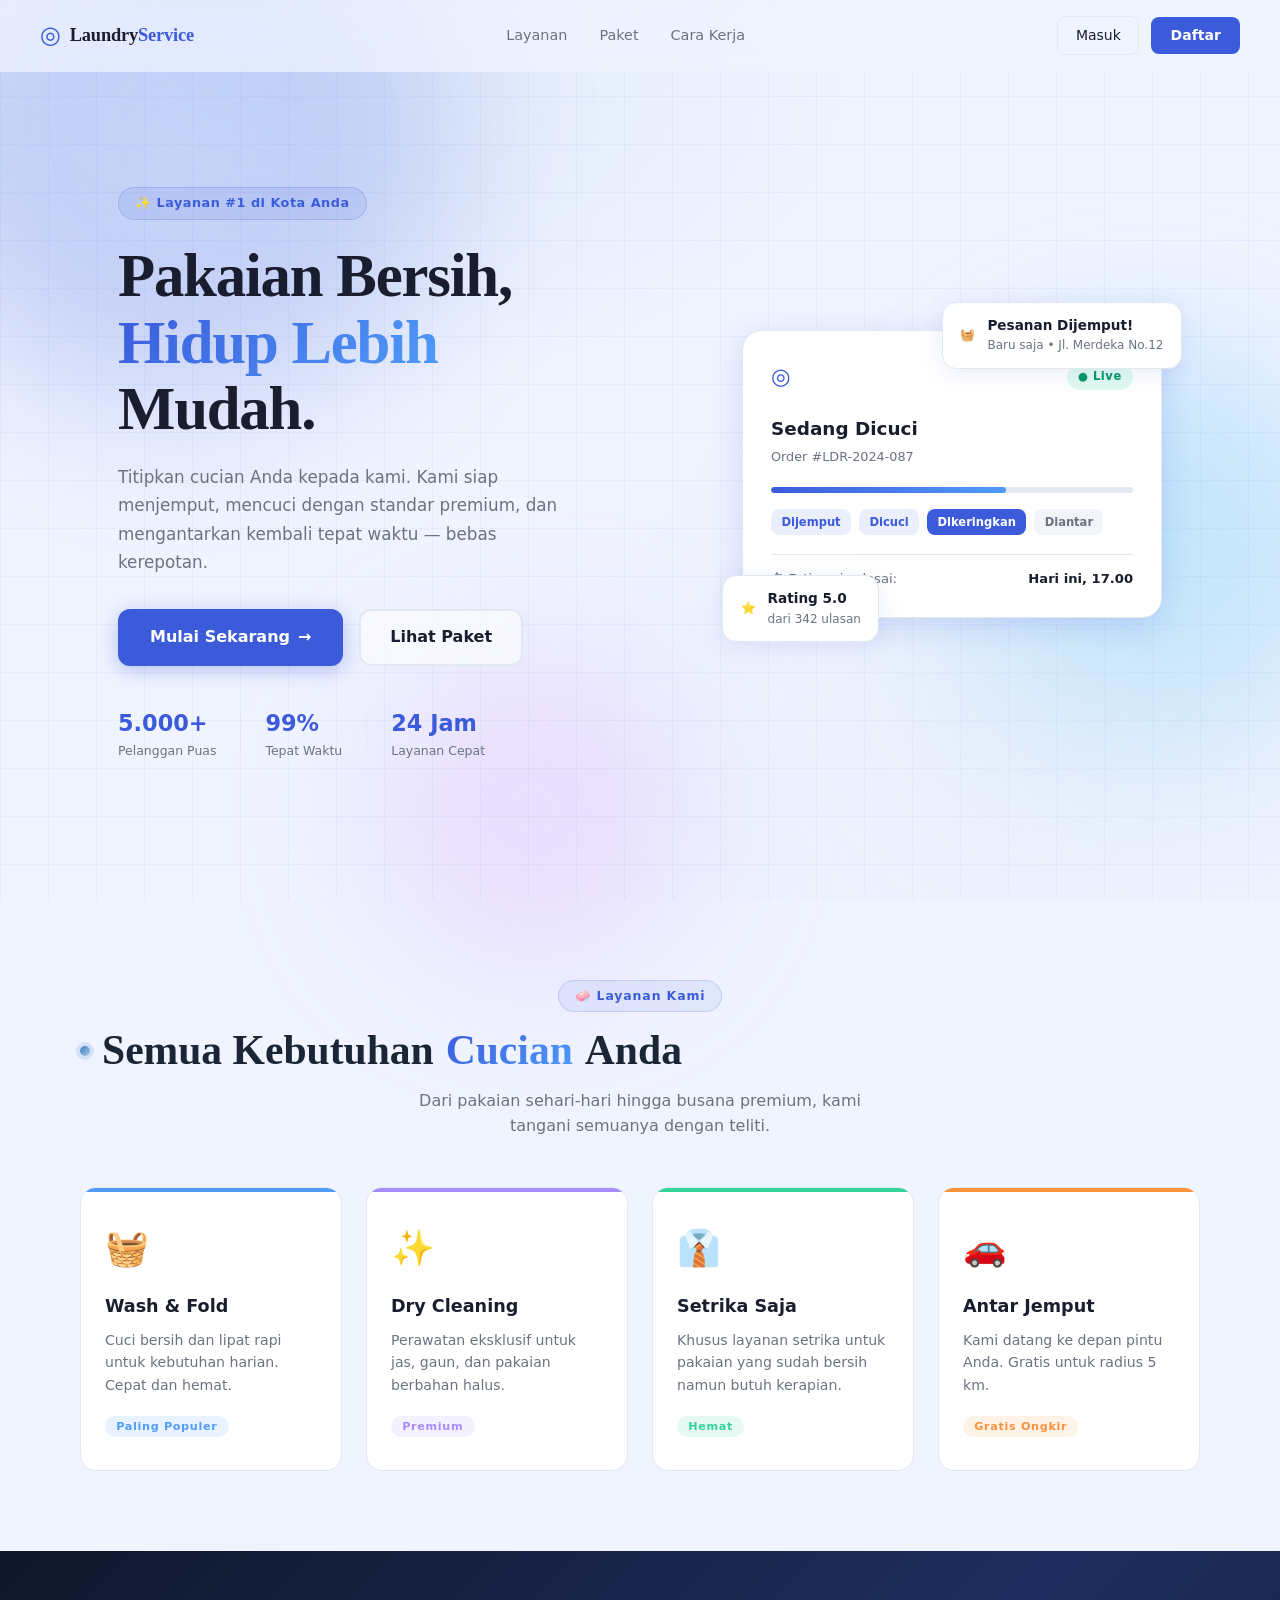
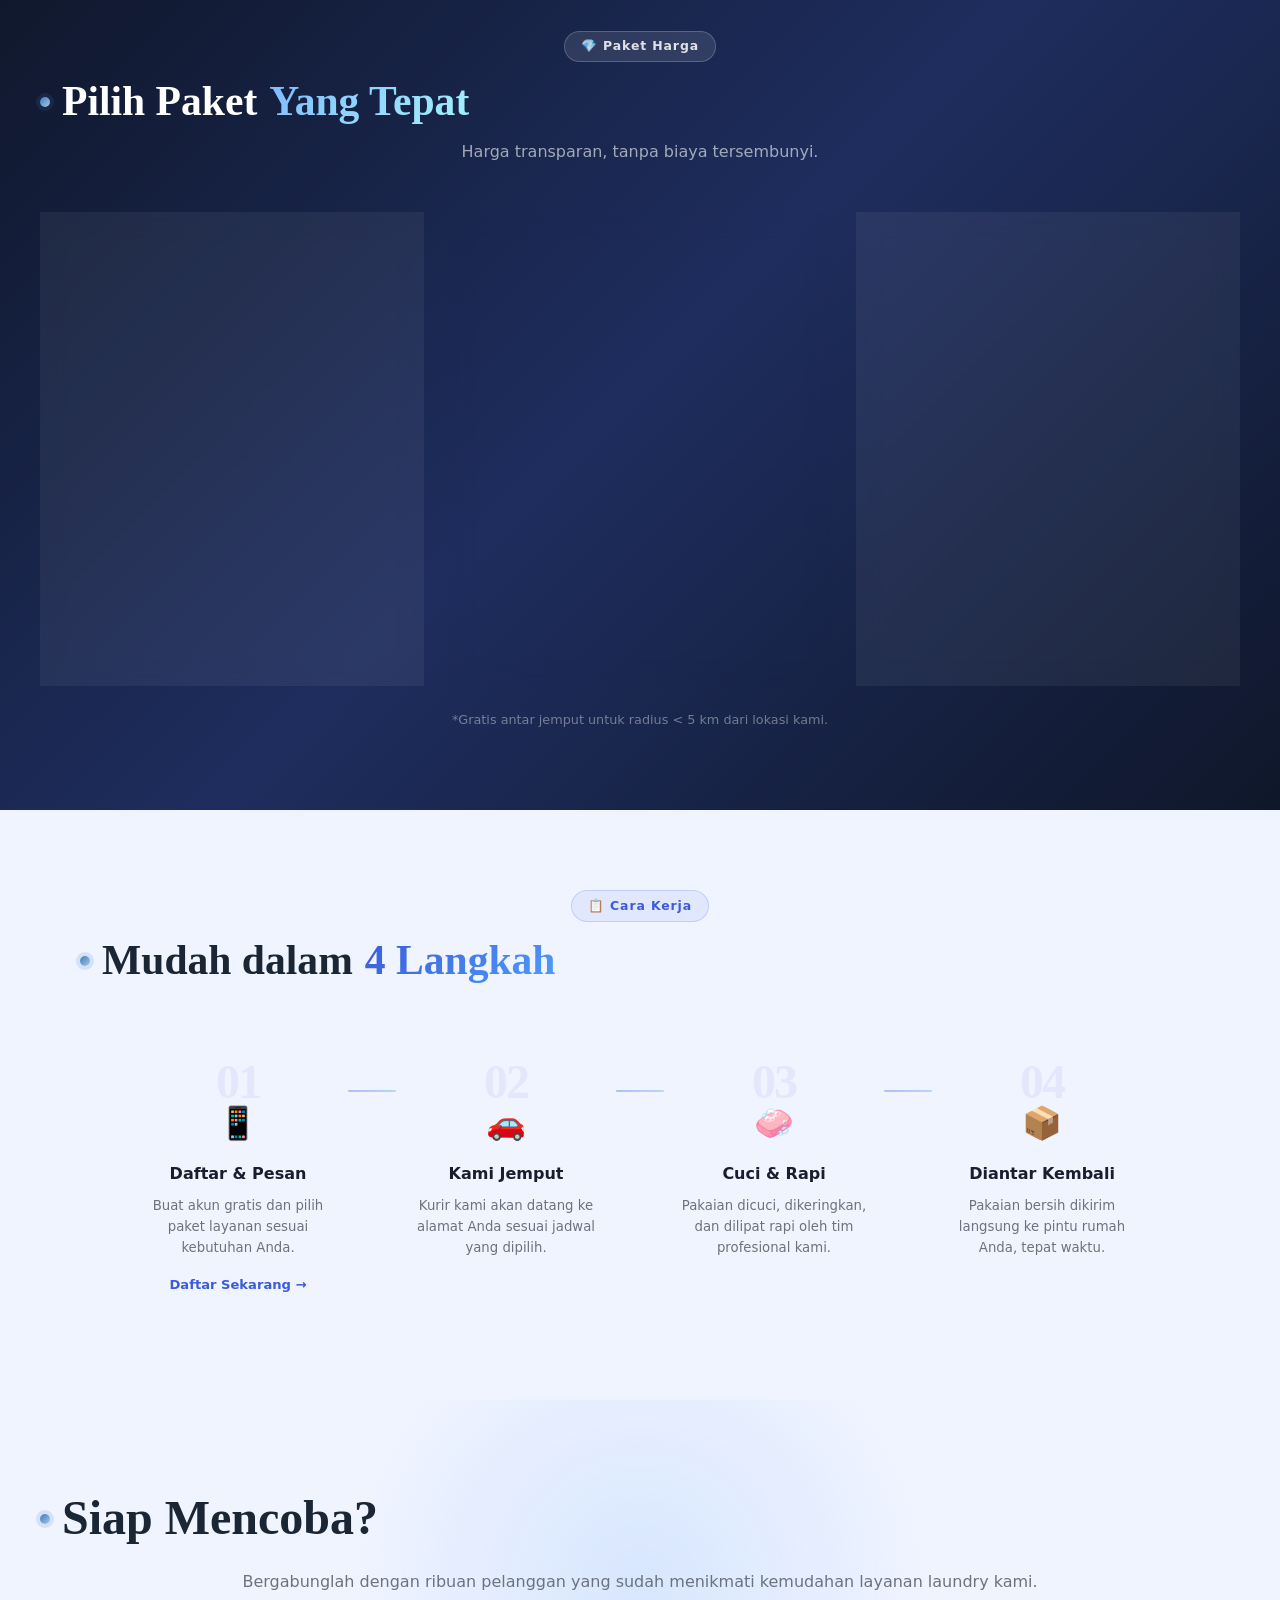
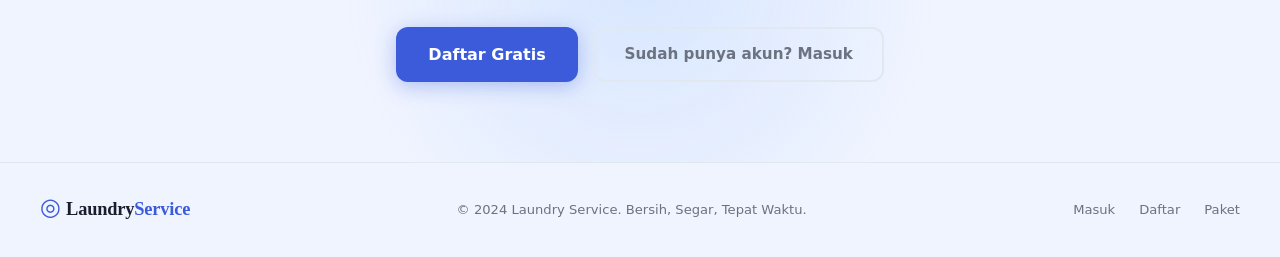
==== commit 6faa8ca6: "Fix layout and text gradient on mobile for index.html headers" ====
--- a/index.html
+++ b/index.html
@@ -118,7 +118,7 @@
         <section class="layanan-section" id="layanan">
             <div class="section-header">
                 <div class="section-tag">🧼 Layanan Kami</div>
-                <h2>Semua Kebutuhan <span class="text-accent">Cucian</span> Anda</h2>
+                <h2>Semua Kebutuhan<br class="mobile-br"> <span class="text-accent">Cucian</span> Anda</h2>
                 <p>Dari pakaian sehari-hari hingga busana premium, kami tangani semuanya dengan teliti.</p>
             </div>
             <div class="layanan-grid">
--- a/home.css
+++ b/home.css
@@ -230,6 +230,7 @@
     -webkit-background-clip: text;
     -webkit-text-fill-color: transparent;
     background-clip: text;
+    display: inline-block;
 }
 
 .hero-desc {
@@ -443,7 +444,7 @@
 }
 .section-header h2 {
     font-family: var(--font-display);
-    font-size: clamp(1.8rem, 3.5vw, 2.6rem);
+    font-size: clamp(1.5rem, 5vw, 2.6rem);
     font-weight: 700;
     line-height: 1.2;
     margin-bottom: .75rem;
@@ -454,6 +455,7 @@
     -webkit-background-clip: text;
     -webkit-text-fill-color: transparent;
     background-clip: text;
+    display: inline-block;
 }
 
 .layanan-section {
@@ -523,6 +525,7 @@
     -webkit-background-clip: text;
     -webkit-text-fill-color: transparent;
     background-clip: text;
+    display: inline-block;
 }
 
 .paket-grid {
@@ -768,4 +771,7 @@
     .navbar { padding: 1rem 1.25rem; }
     .layanan-section, .cara-kerja-section, .paket-section, .cta-section { padding: 3.5rem 1.25rem; }
     .paket-grid { grid-template-columns: 1fr; }
-}+    .mobile-br { display: block; }
+}
+
+.mobile-br { display: none; }
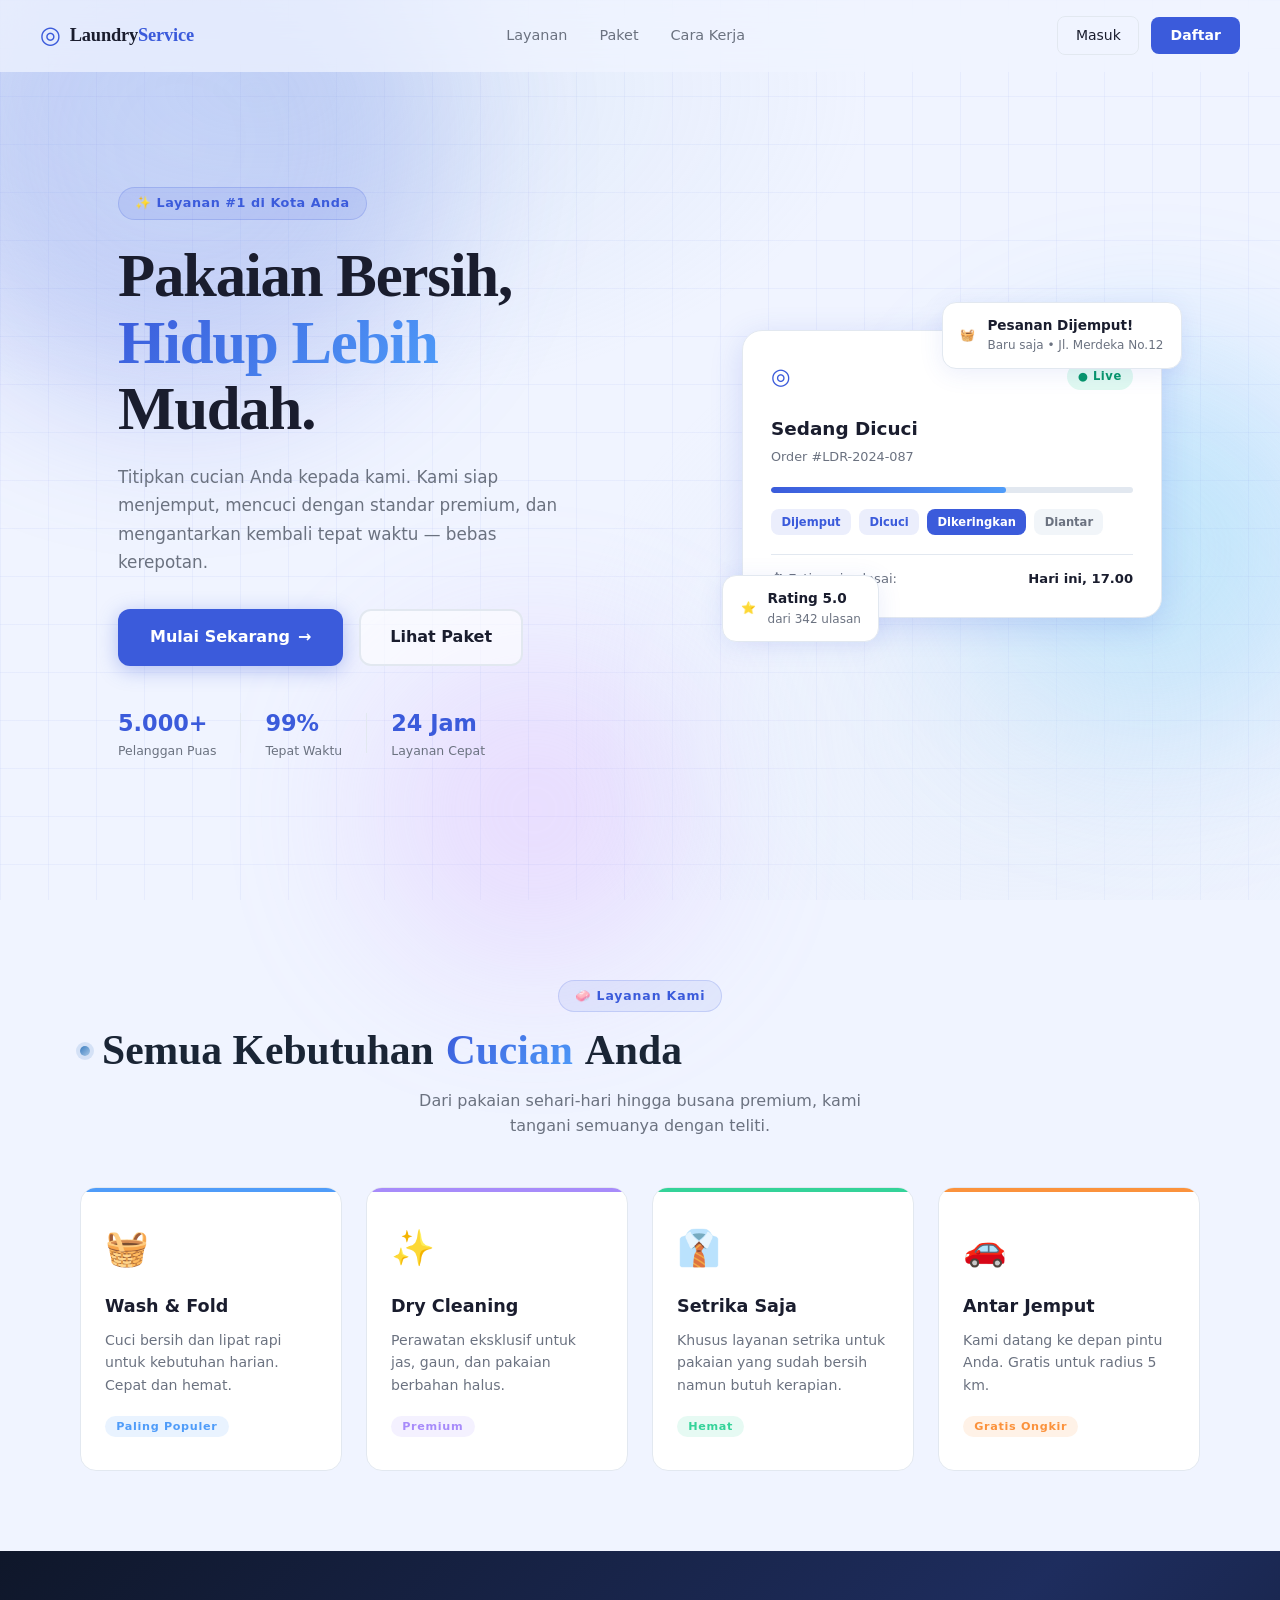
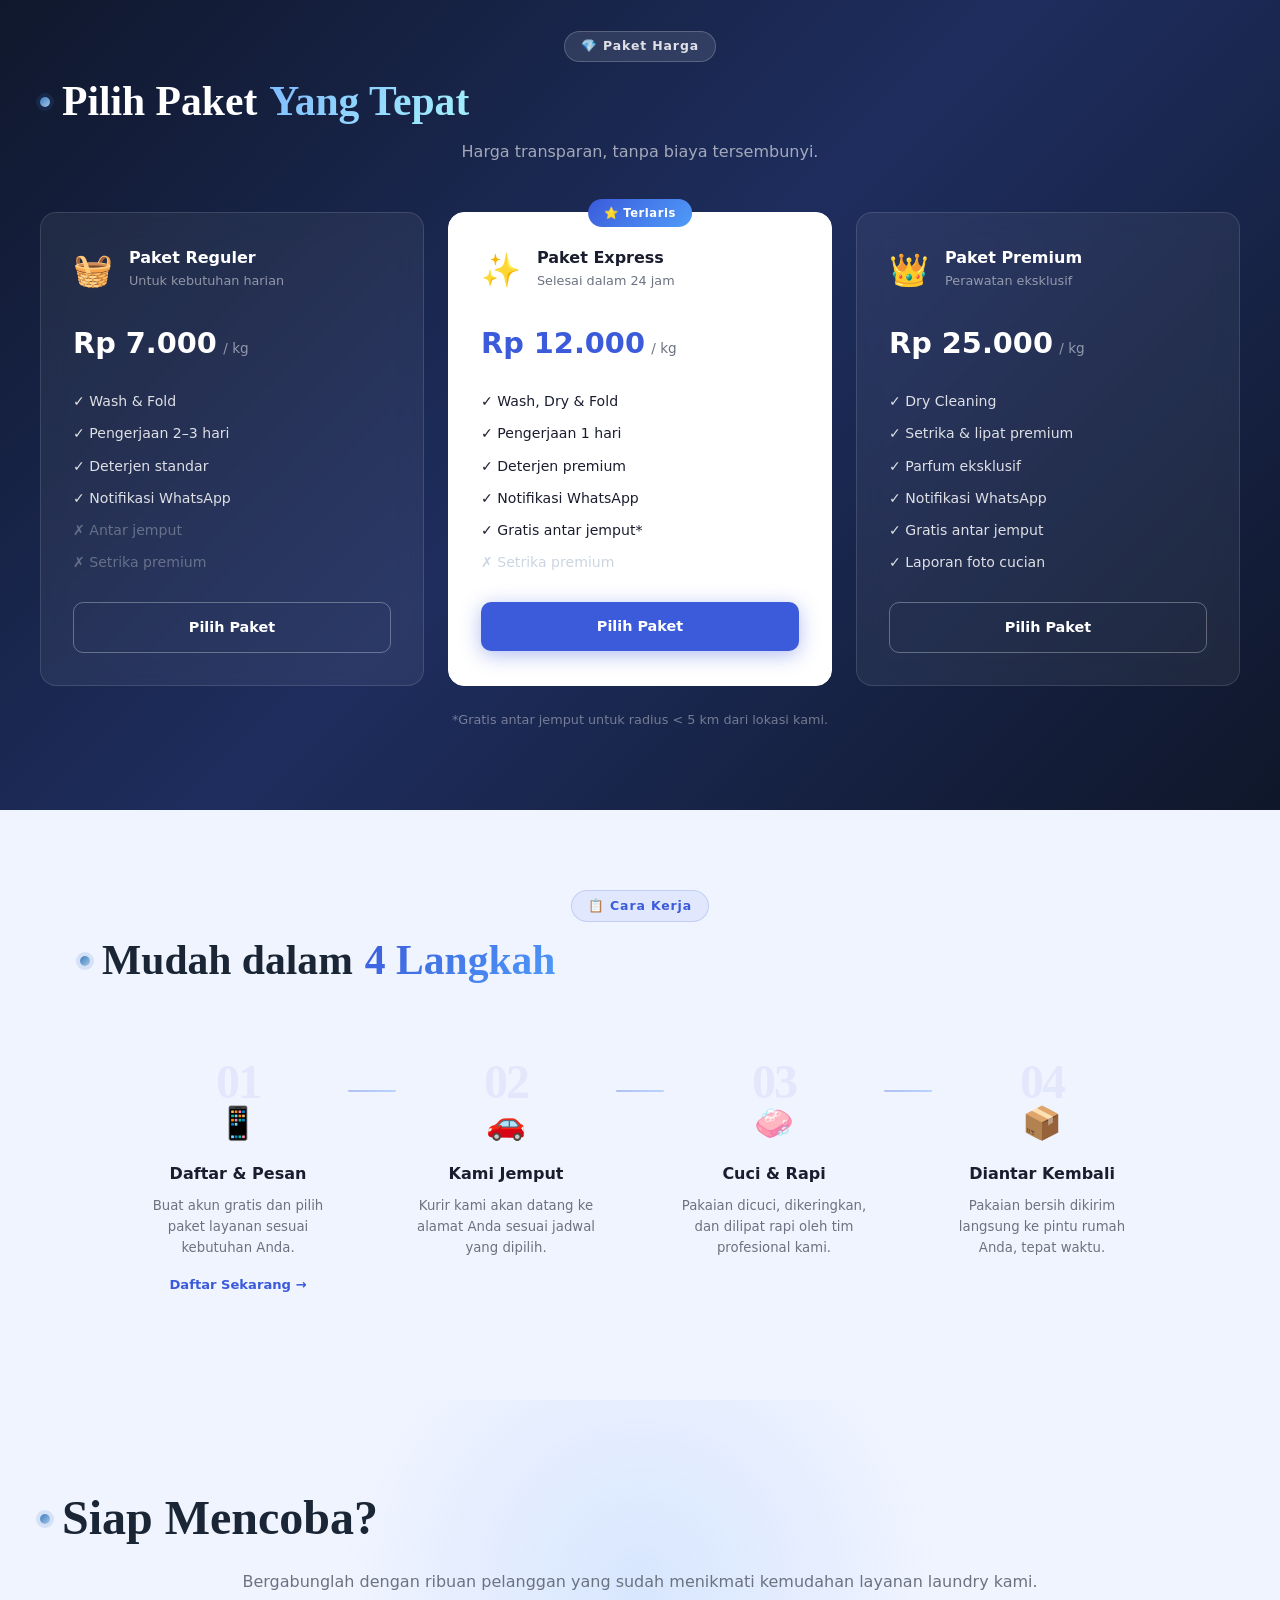
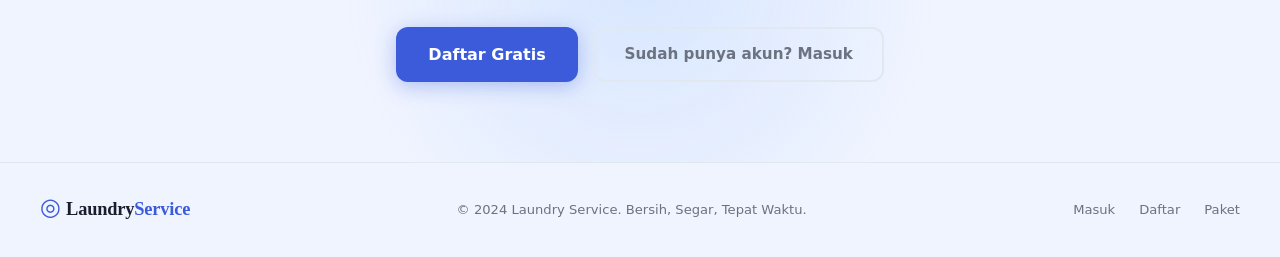
==== commit 223b3dc8: "Fix off-center text on mobile by adjusting whitespace around line break" ====
--- a/index.html
+++ b/index.html
@@ -118,7 +118,7 @@
         <section class="layanan-section" id="layanan">
             <div class="section-header">
                 <div class="section-tag">🧼 Layanan Kami</div>
-                <h2>Semua Kebutuhan<br class="mobile-br"> <span class="text-accent">Cucian</span> Anda</h2>
+                <h2>Semua Kebutuhan <br class="mobile-br"><span class="text-accent">Cucian</span> Anda</h2>
                 <p>Dari pakaian sehari-hari hingga busana premium, kami tangani semuanya dengan teliti.</p>
             </div>
             <div class="layanan-grid">
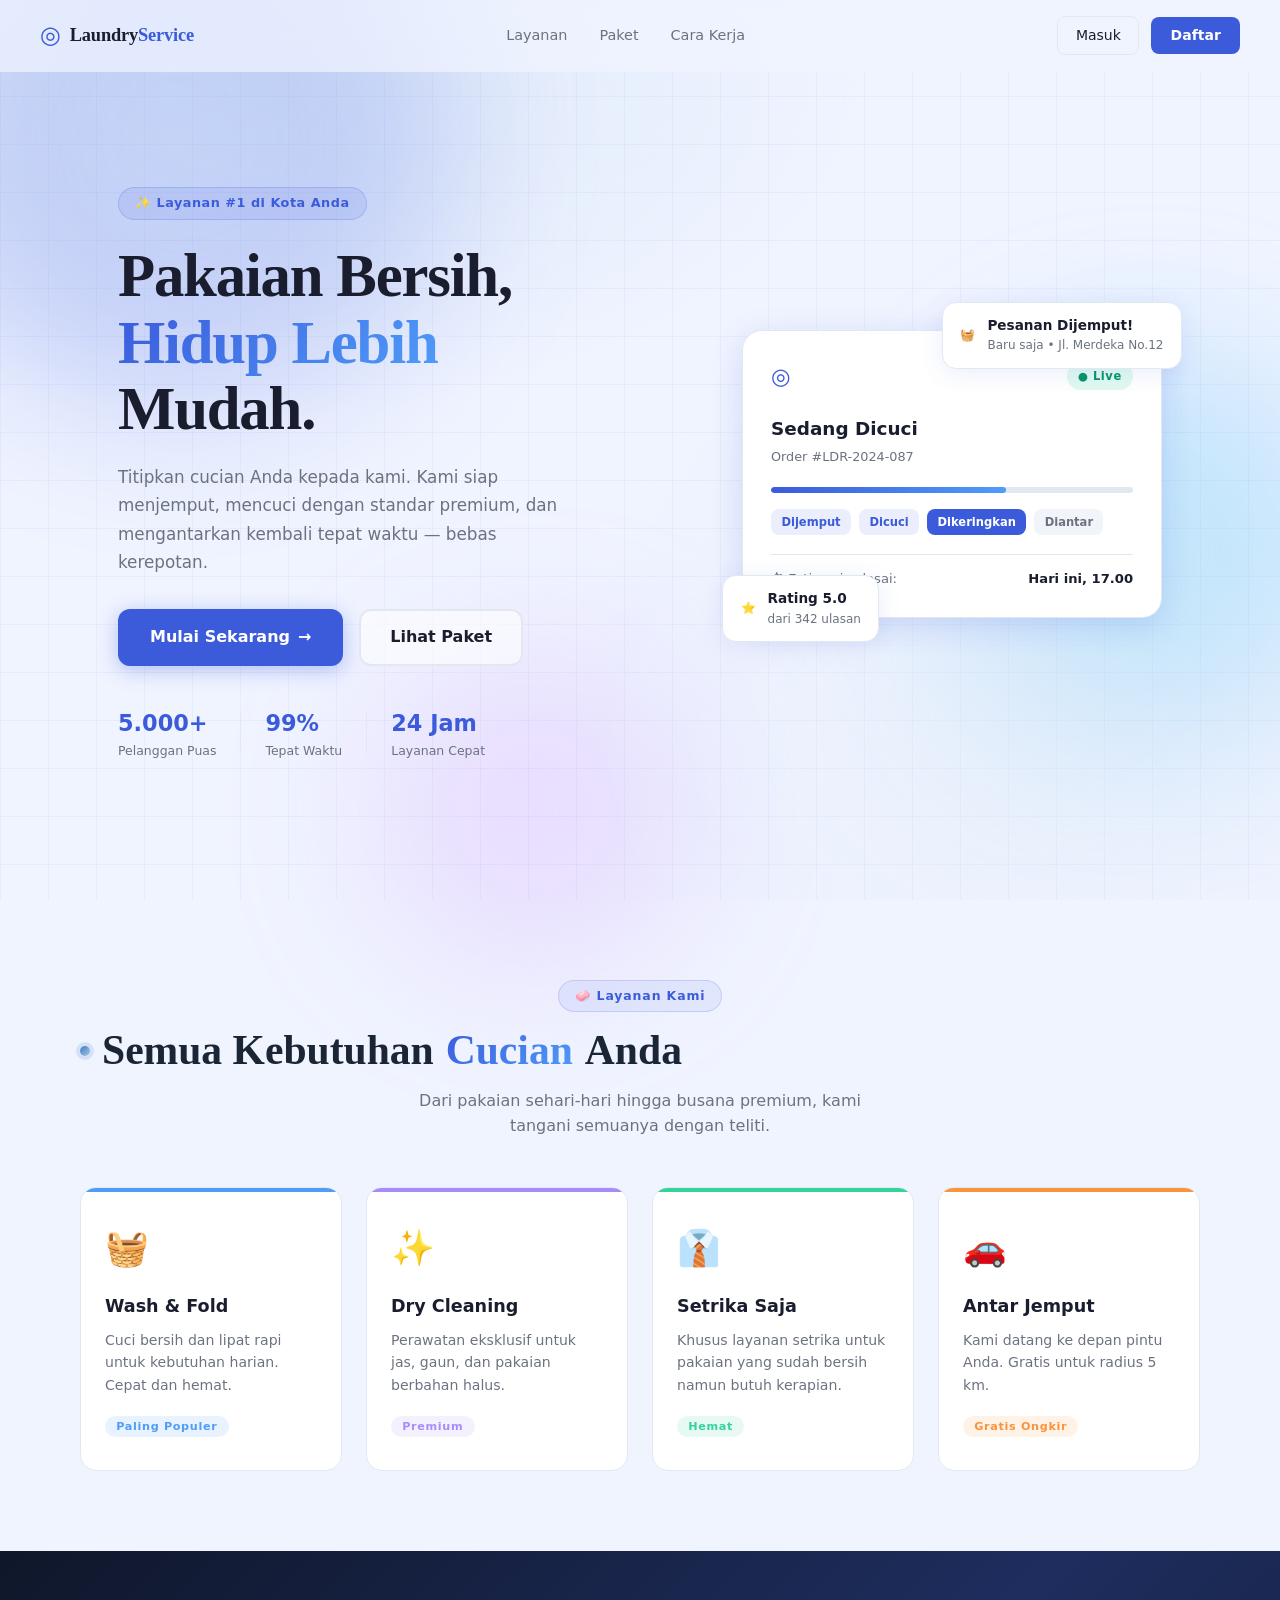
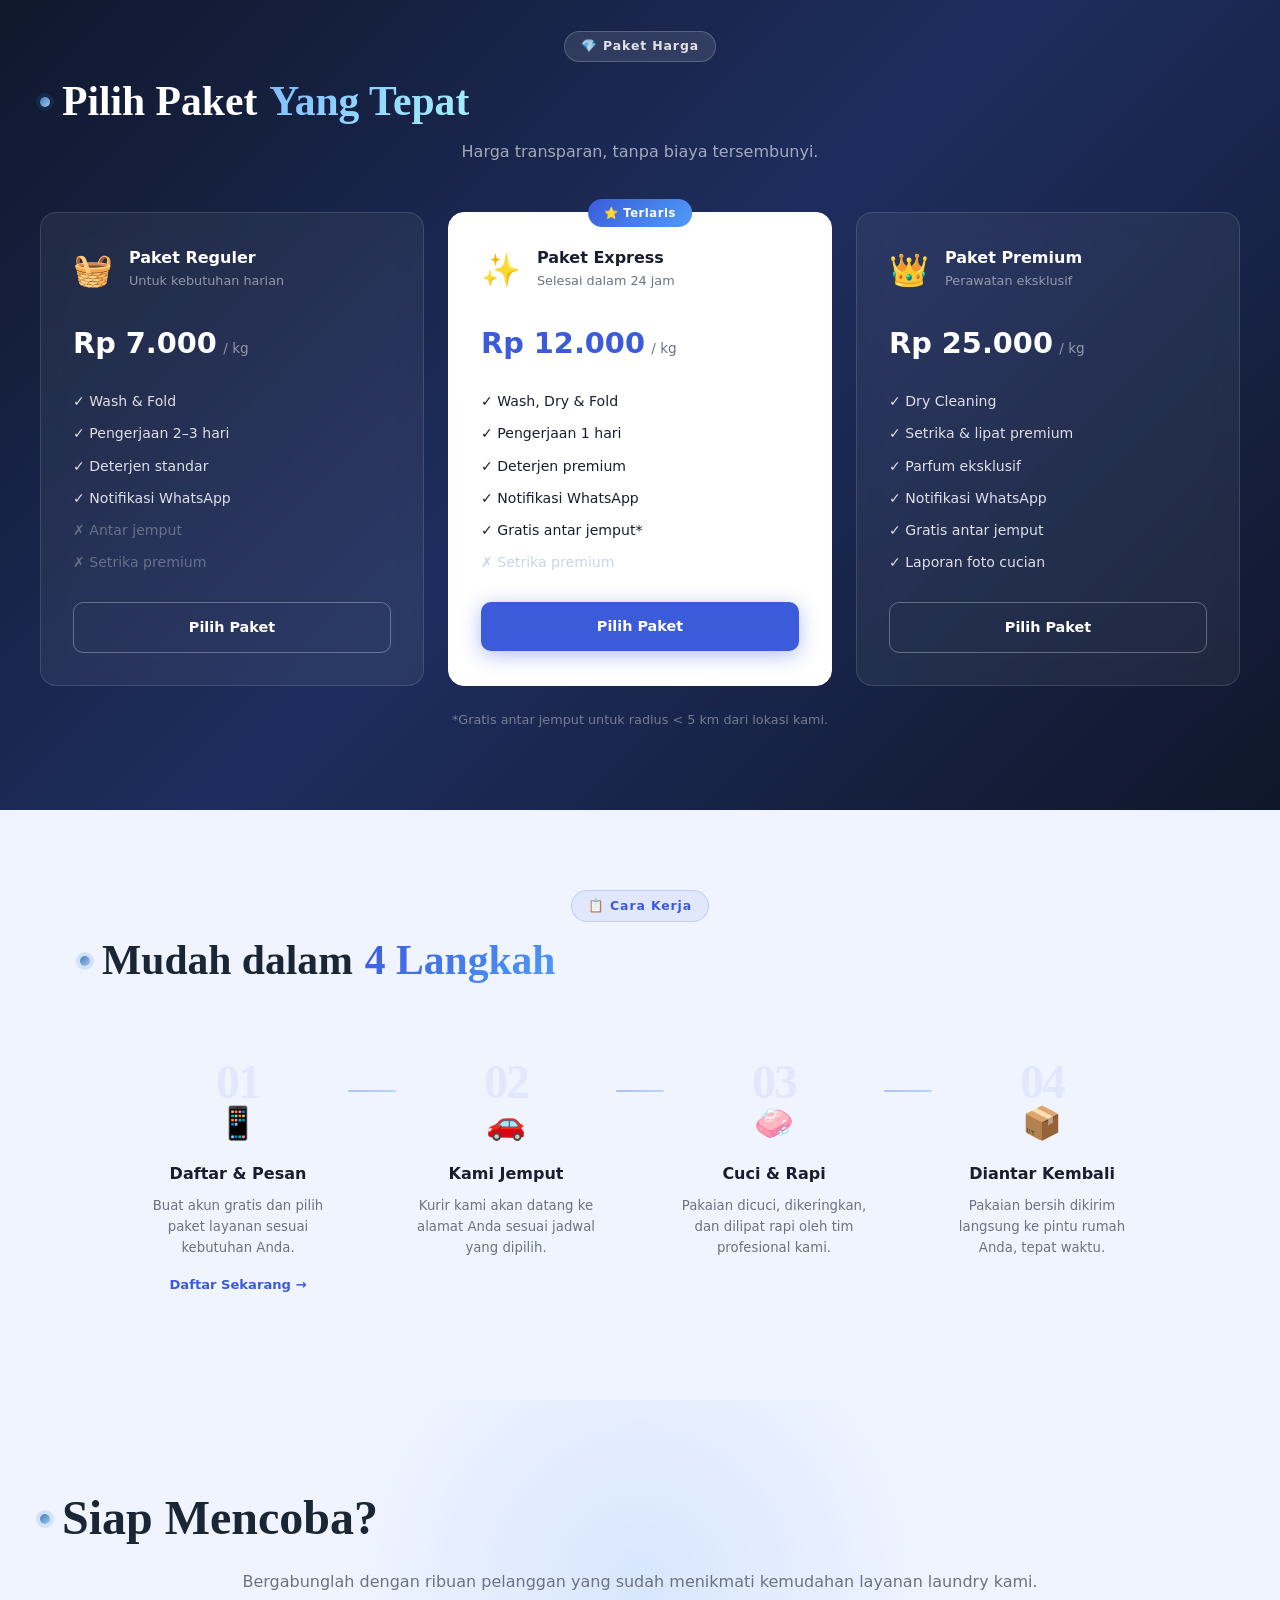
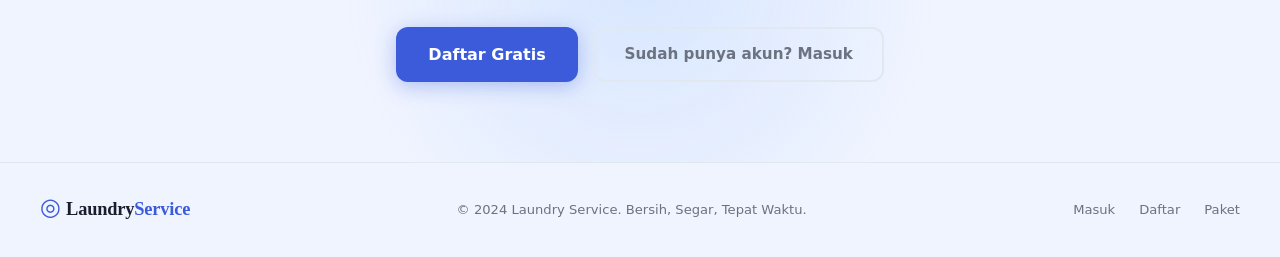
==== commit 04be333e: "Make heading line break apply to desktop as well" ====
--- a/index.html
+++ b/index.html
@@ -118,7 +118,7 @@
         <section class="layanan-section" id="layanan">
             <div class="section-header">
                 <div class="section-tag">🧼 Layanan Kami</div>
-                <h2>Semua Kebutuhan <br class="mobile-br"><span class="text-accent">Cucian</span> Anda</h2>
+                <h2>Semua Kebutuhan <br><span class="text-accent">Cucian</span> Anda</h2>
                 <p>Dari pakaian sehari-hari hingga busana premium, kami tangani semuanya dengan teliti.</p>
             </div>
             <div class="layanan-grid">
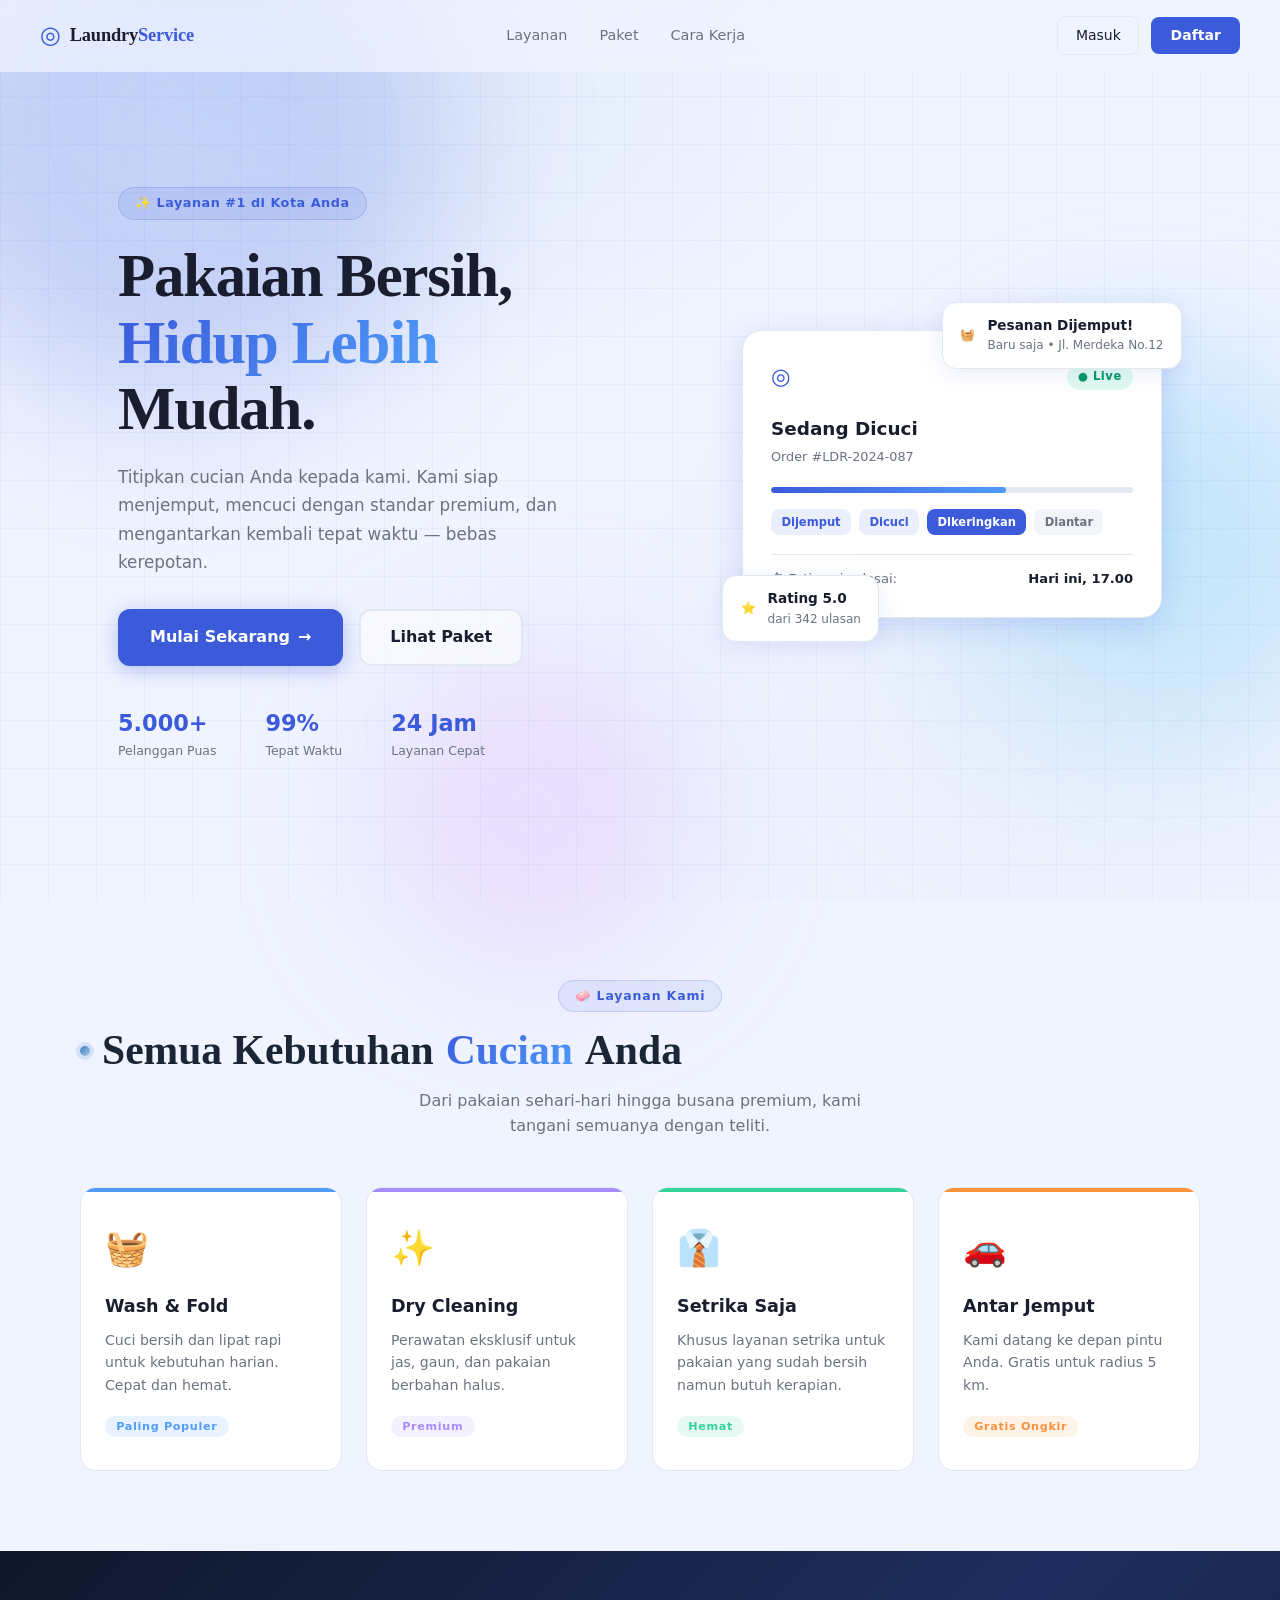
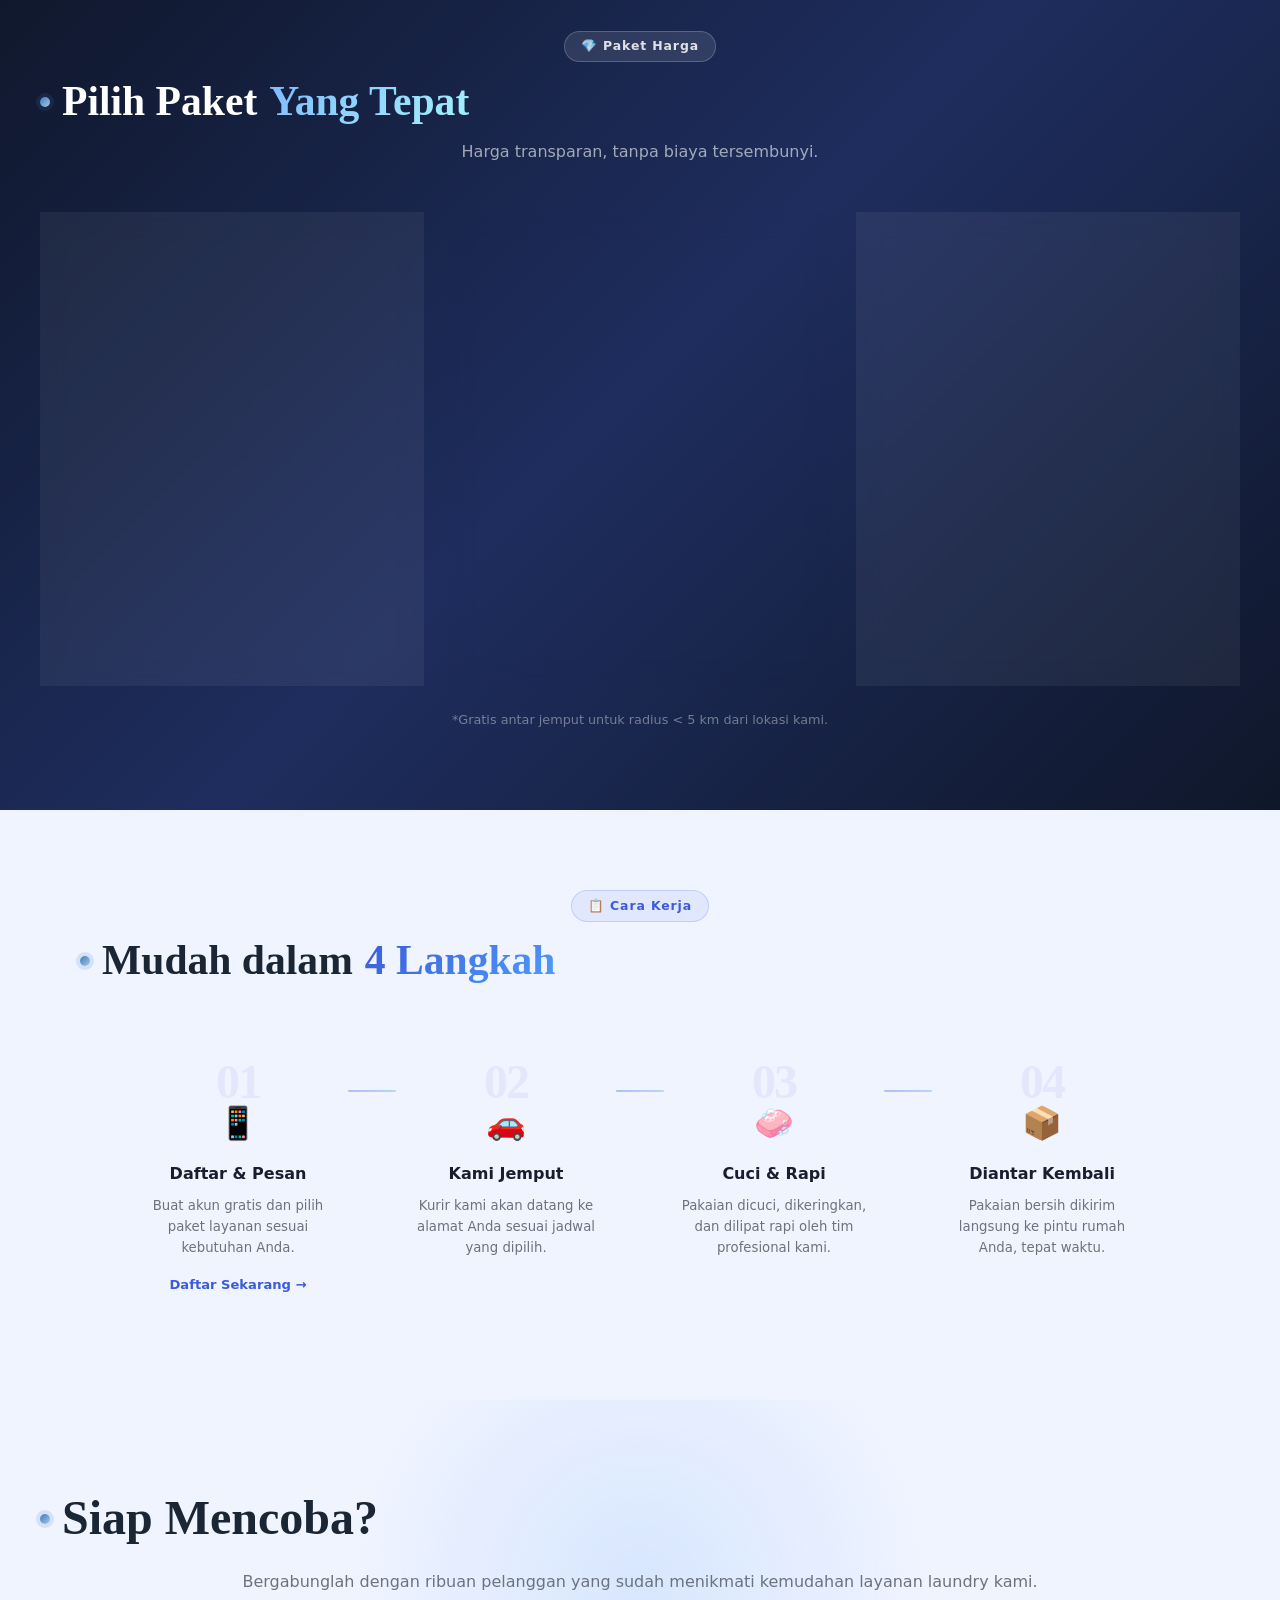
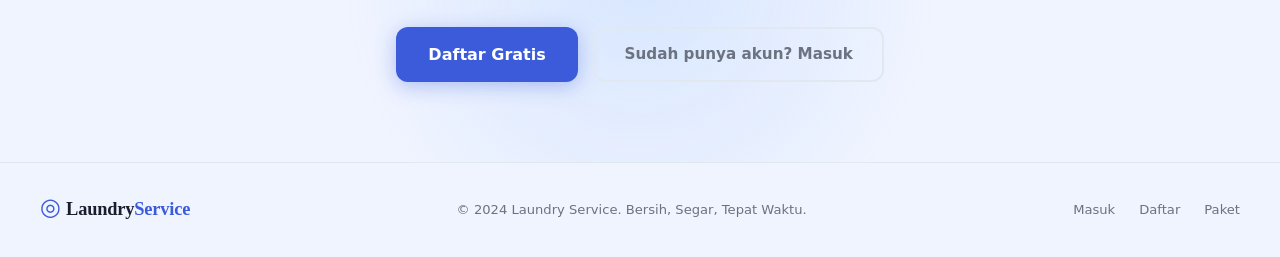
==== commit 074c0662: "Make heading line apply to desktop as well" ====
--- a/index.html
+++ b/index.html
@@ -118,7 +118,7 @@
         <section class="layanan-section" id="layanan">
             <div class="section-header">
                 <div class="section-tag">🧼 Layanan Kami</div>
-                <h2>Semua Kebutuhan <br><span class="text-accent">Cucian</span> Anda</h2>
+                <h2>Semua Kebutuhan<span class="text-accent">Cucian</span> Anda</h2>
                 <p>Dari pakaian sehari-hari hingga busana premium, kami tangani semuanya dengan teliti.</p>
             </div>
             <div class="layanan-grid">
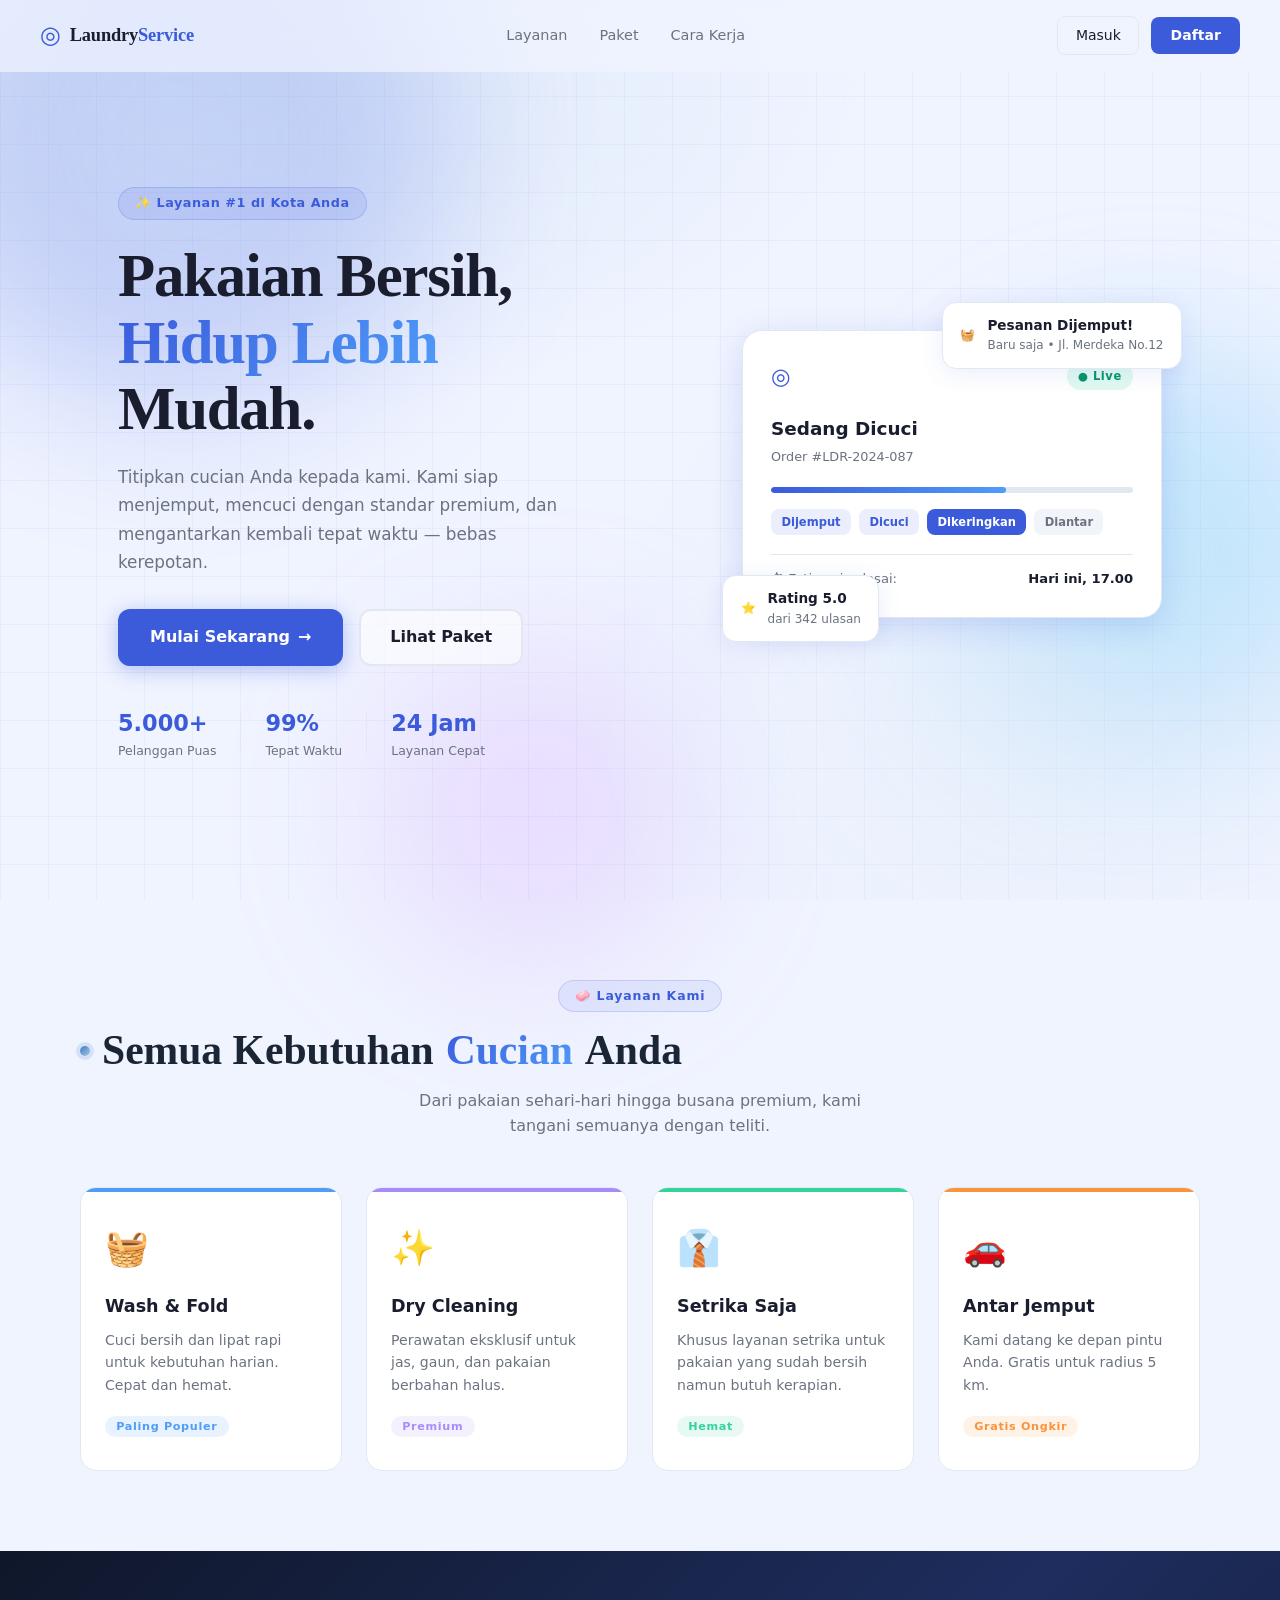
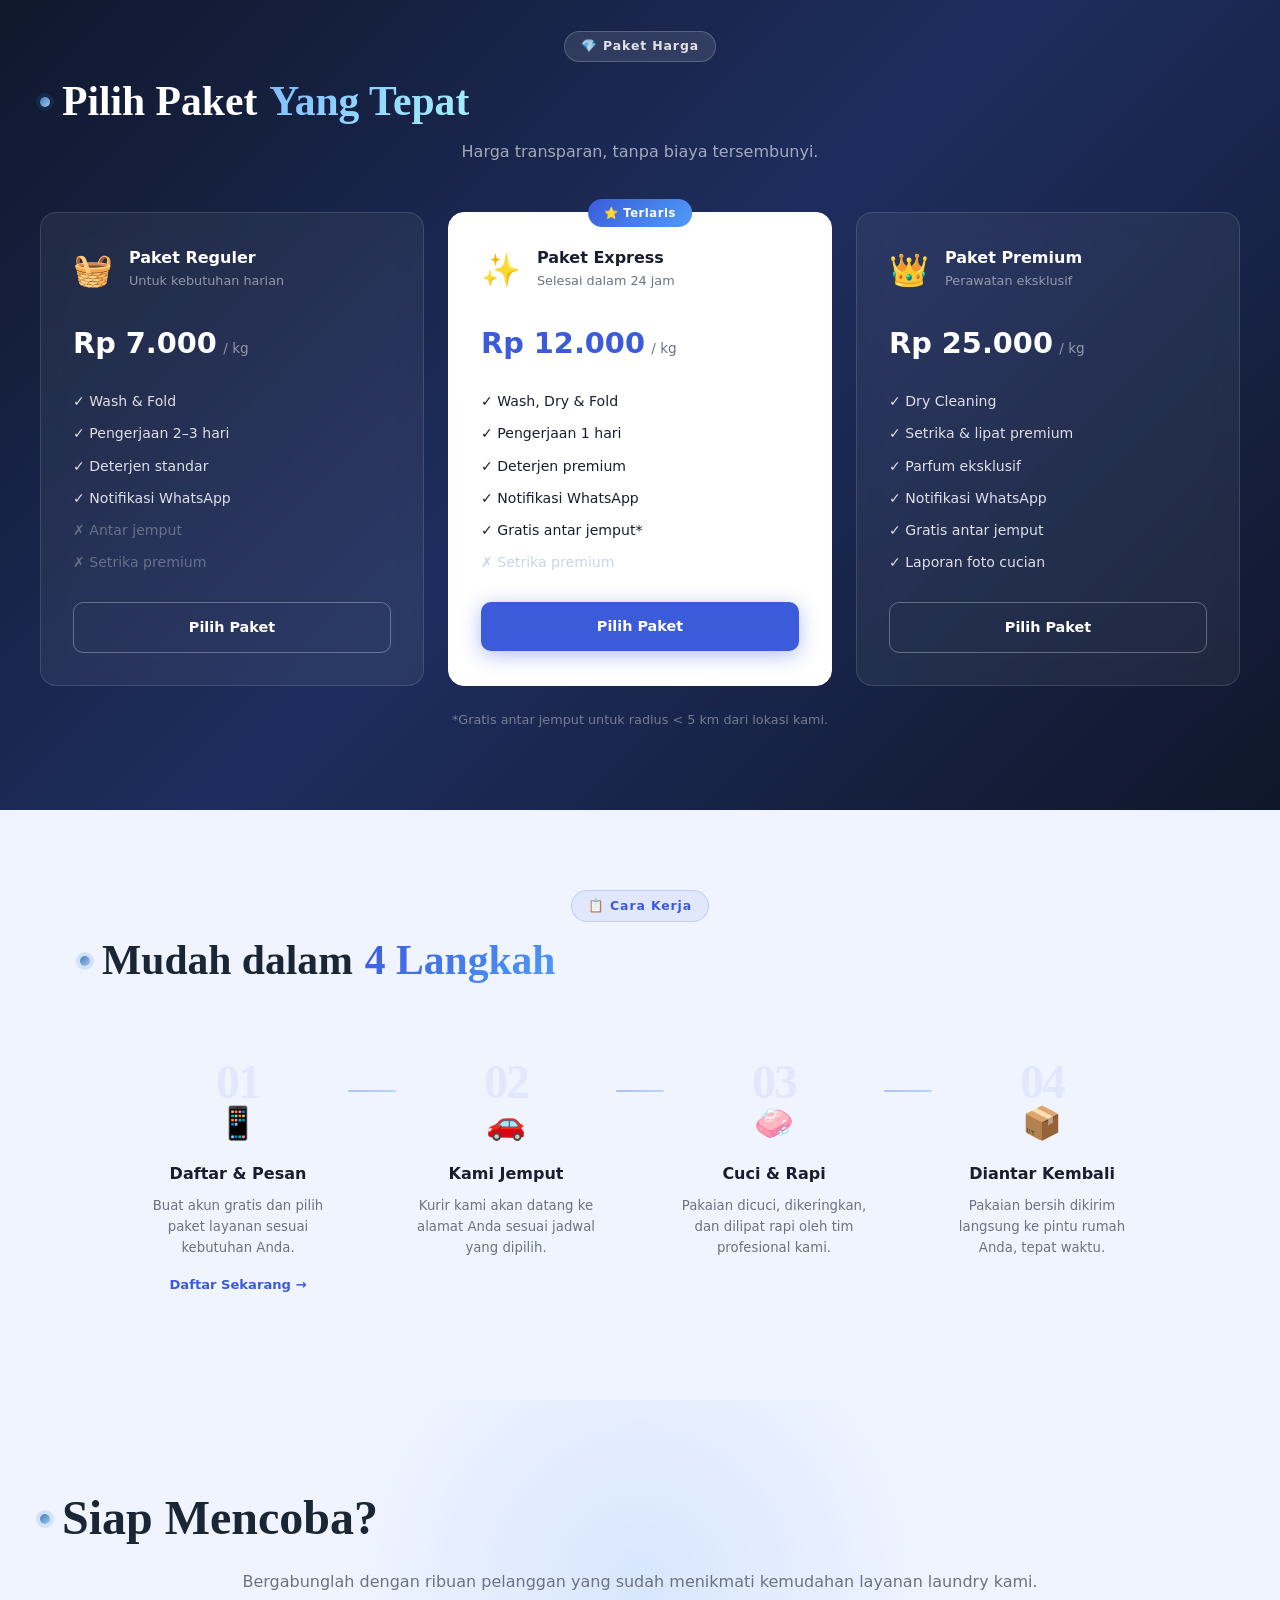
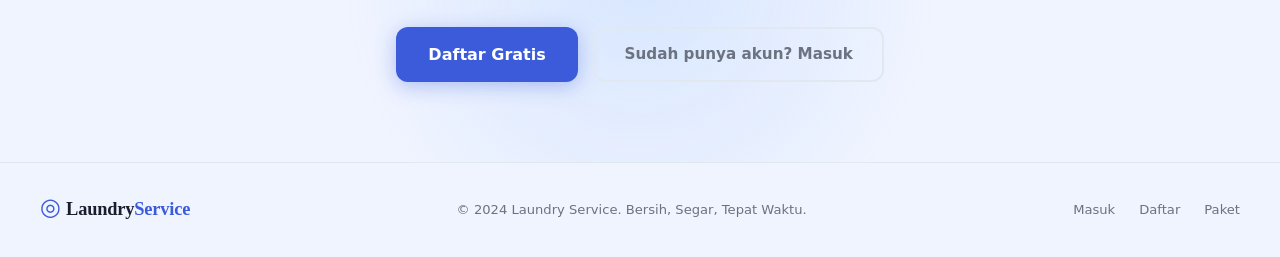
==== commit a2e7ef50: "Update responsive header styling" ====
--- a/index.html
+++ b/index.html
@@ -118,7 +118,7 @@
         <section class="layanan-section" id="layanan">
             <div class="section-header">
                 <div class="section-tag">🧼 Layanan Kami</div>
-                <h2>Semua Kebutuhan<span class="text-accent">Cucian</span> Anda</h2>
+                <h2>Semua Kebutuhan <span class="text-accent">Cucian</span> Anda</h2>
                 <p>Dari pakaian sehari-hari hingga busana premium, kami tangani semuanya dengan teliti.</p>
             </div>
             <div class="layanan-grid">
--- a/home.css
+++ b/home.css
@@ -448,6 +448,13 @@
     font-weight: 700;
     line-height: 1.2;
     margin-bottom: .75rem;
+    word-break: break-word;       
+    overflow-wrap: break-word;
+    hyphens: auto;
+}
+.section-header h2 .text-accent {
+    display: inline;              
+    white-space: normal;     
 }
 .section-header p { color: var(--clr-muted); font-size: 1rem; max-width: 480px; margin: 0 auto; }
 .text-accent {
@@ -455,7 +462,7 @@
     -webkit-background-clip: text;
     -webkit-text-fill-color: transparent;
     background-clip: text;
-    display: inline-block;
+    display: inline;
 }
 
 .layanan-section {
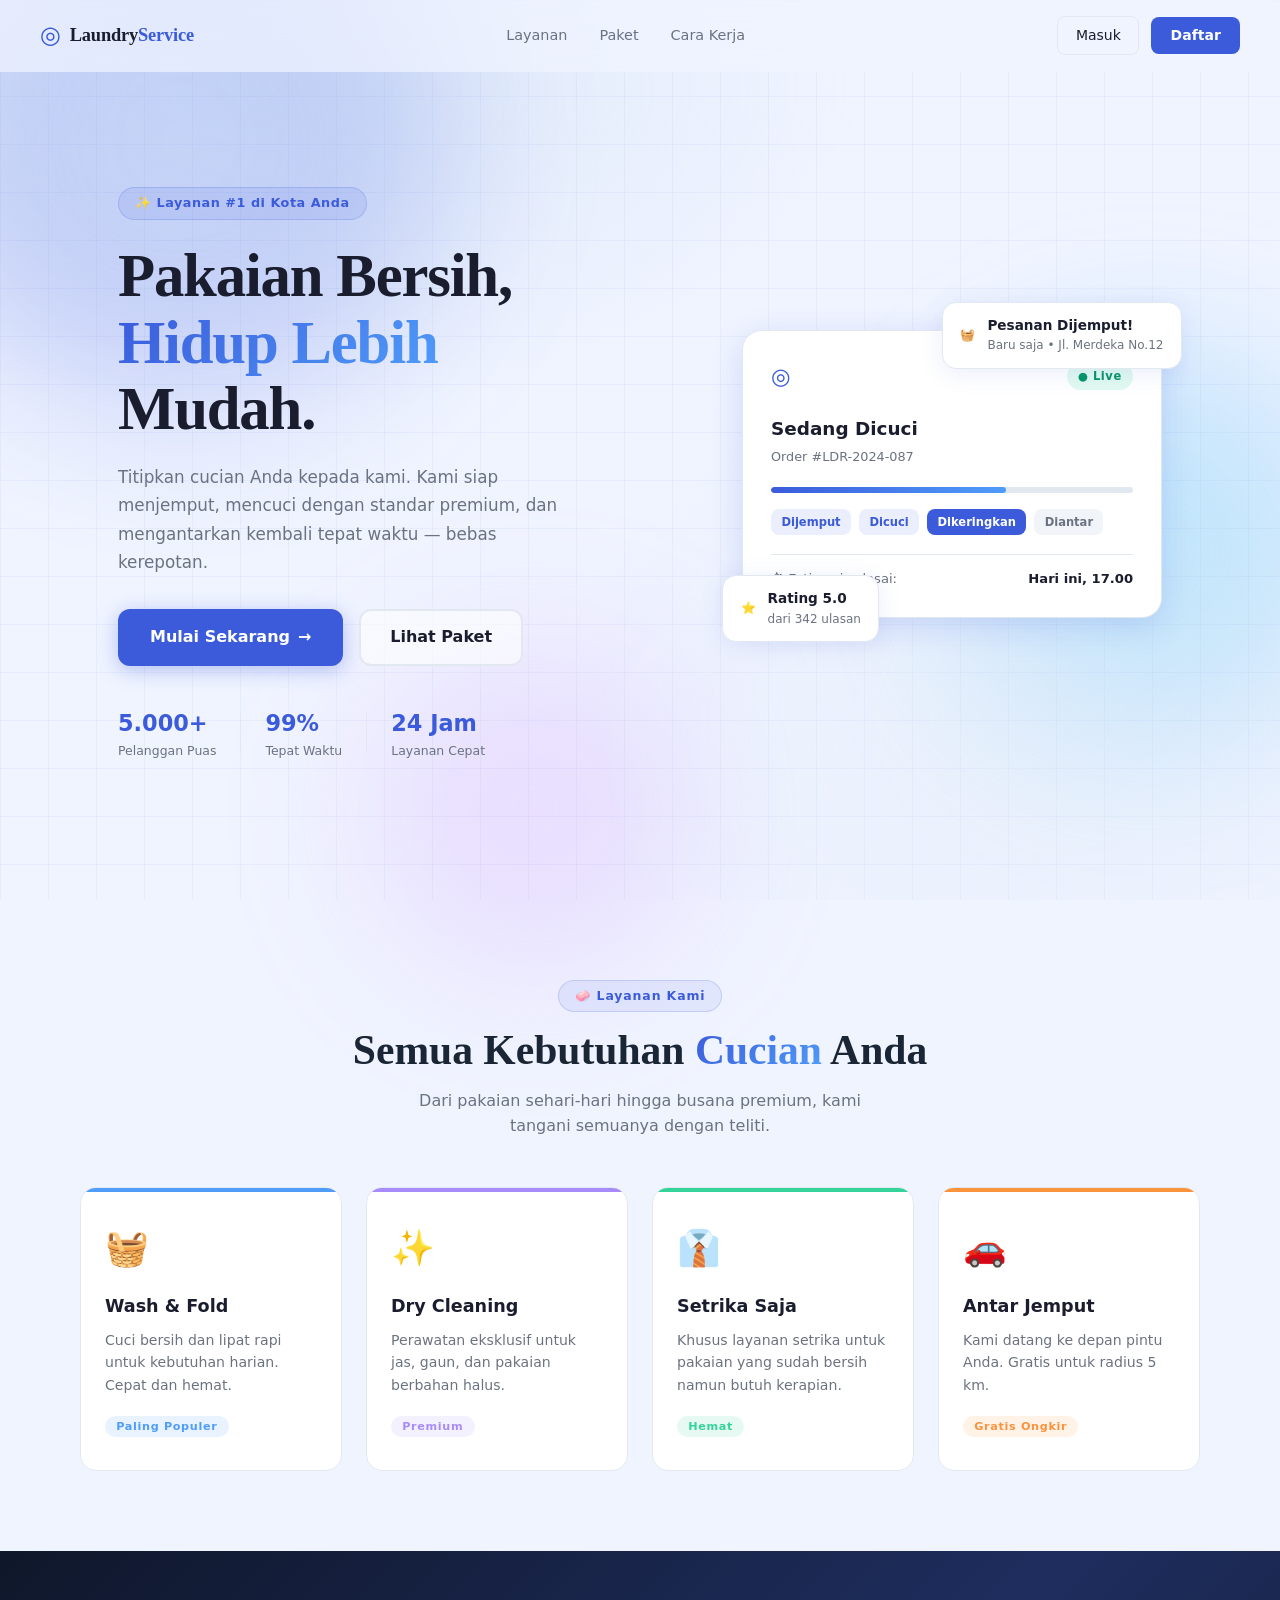
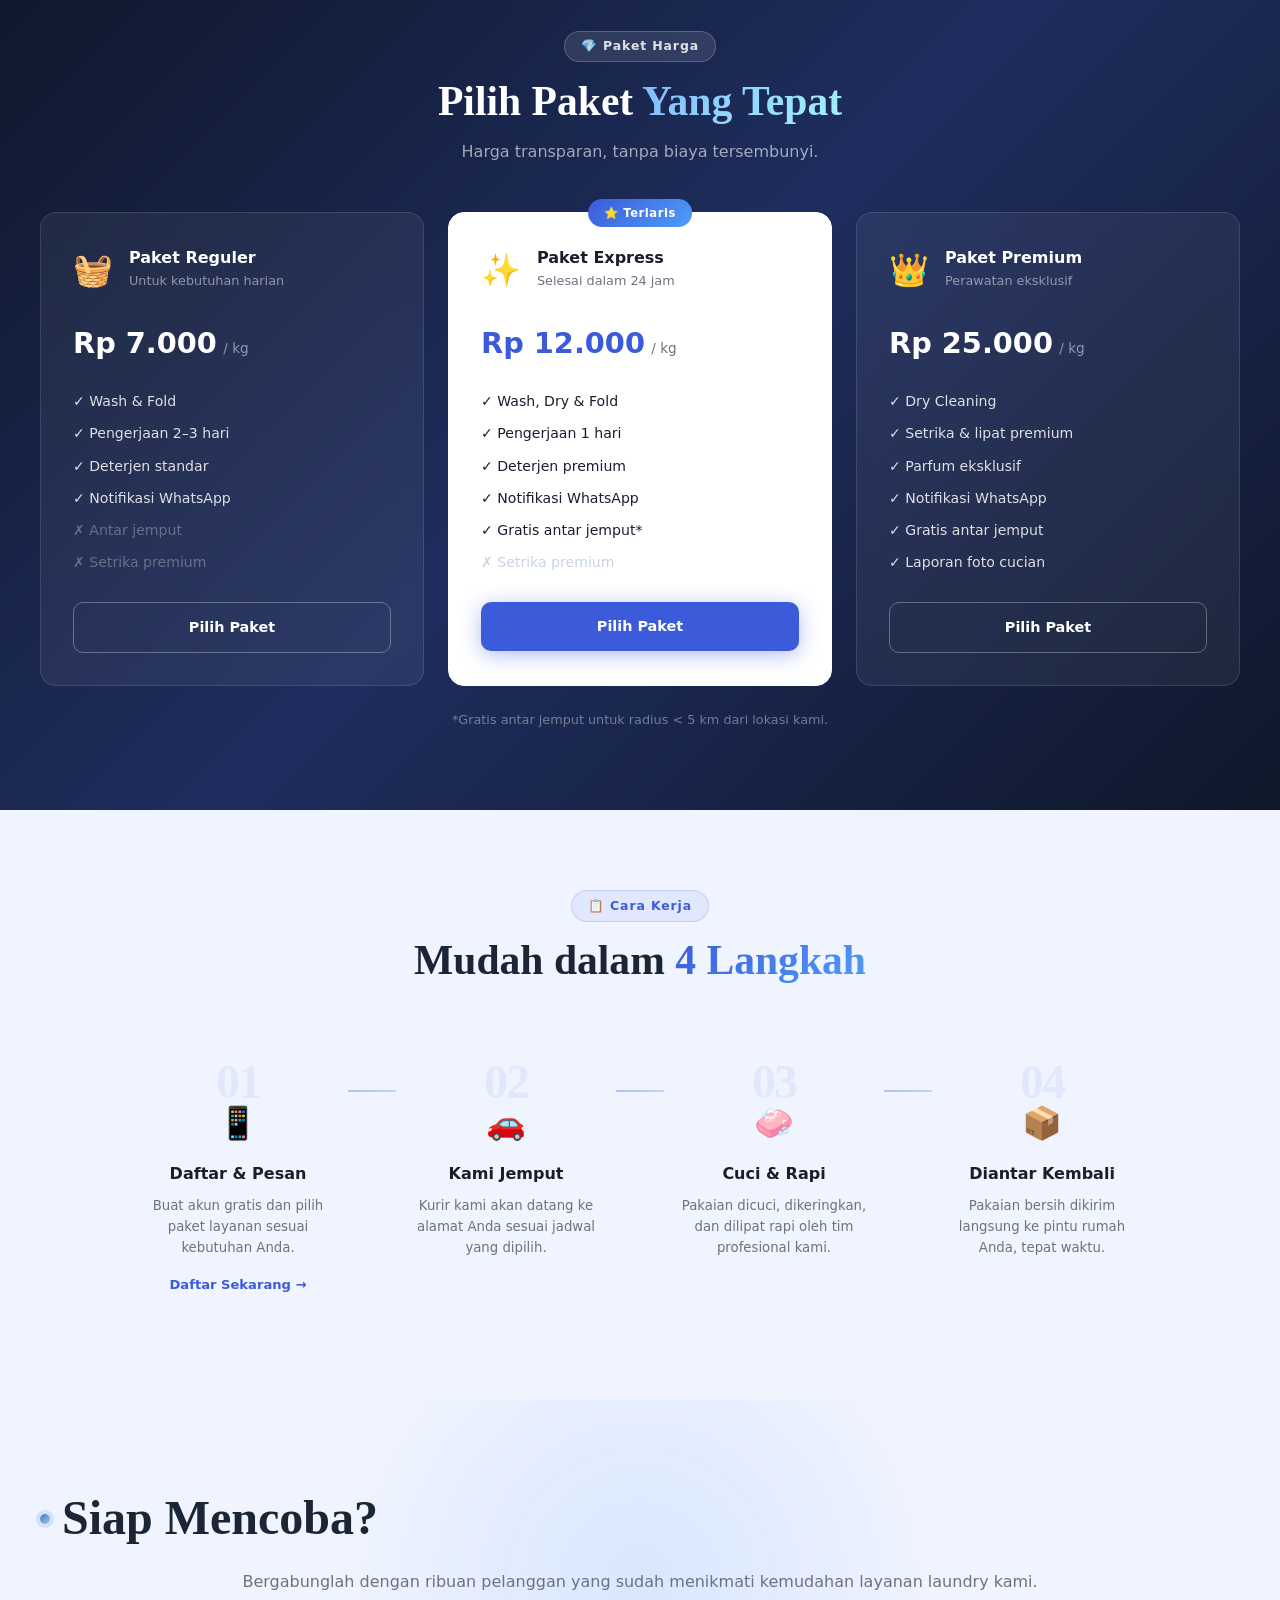
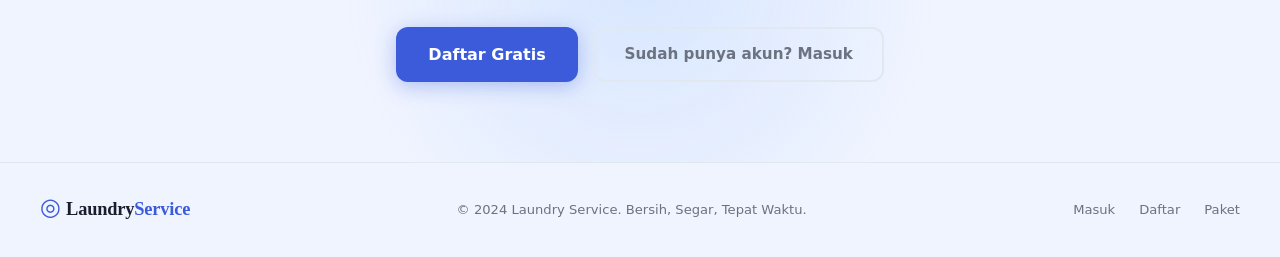
==== commit 6d91b598: "Update heading alignment and override flex rules for mobile" ====
--- a/index.html
+++ b/index.html
@@ -118,7 +118,7 @@
         <section class="layanan-section" id="layanan">
             <div class="section-header">
                 <div class="section-tag">🧼 Layanan Kami</div>
-                <h2>Semua Kebutuhan <span class="text-accent">Cucian</span> Anda</h2>
+                <h2 style="text-align: center;">Semua Kebutuhan <span class="text-accent">Cucian</span> Anda</h2>
                 <p>Dari pakaian sehari-hari hingga busana premium, kami tangani semuanya dengan teliti.</p>
             </div>
             <div class="layanan-grid">
--- a/laundry1.css
+++ b/laundry1.css
@@ -297,4 +297,22 @@
   .container { padding: 40px 20px 60px; }
   .container > ul:last-of-type { flex-direction: column; }
   .container > ul:last-of-type li { text-align: center; }
-};+  .section-header h2 {
+        font-size: 1.6rem;
+        line-height: 1.3;
+        word-break: normal;
+        overflow-wrap: normal;
+        hyphens: none;
+    }
+};
+.section-header h2 {
+    display: block !important;
+    text-align: center !important;
+    word-break: normal !important;
+    hyphens: none !important;
+}
+
+.section-header h2 .text-accent,
+.section-header h2 span {
+    display: inline !important;
+}
--- a/home.css
+++ b/home.css
@@ -448,9 +448,10 @@
     font-weight: 700;
     line-height: 1.2;
     margin-bottom: .75rem;
-    word-break: break-word;       
-    overflow-wrap: break-word;
-    hyphens: auto;
+    text-align: center !important;
+    word-break: normal !important;
+    overflow-wrap: normal !important;
+    hyphens: none !important;
 }
 .section-header h2 .text-accent {
     display: inline;              
@@ -462,7 +463,7 @@
     -webkit-background-clip: text;
     -webkit-text-fill-color: transparent;
     background-clip: text;
-    display: inline;
+    display: inline !important;
 }
 
 .layanan-section {
@@ -781,4 +782,24 @@
     .mobile-br { display: block; }
 }
 
-.mobile-br { display: none; }+.mobile-br { display: none; }
+
+.section-header h2 {
+    display: block !important;
+    text-align: center !important;
+    word-break: normal !important;
+    overflow-wrap: normal !important;
+    hyphens: none !important;
+    align-items: unset !important;
+    gap: unset !important;
+}
+
+.section-header h2 .text-accent,
+.section-header h2 span {
+    display: inline !important;
+    white-space: normal !important;
+}
+
+.section-header h2::before {
+    display: none !important;
+}
